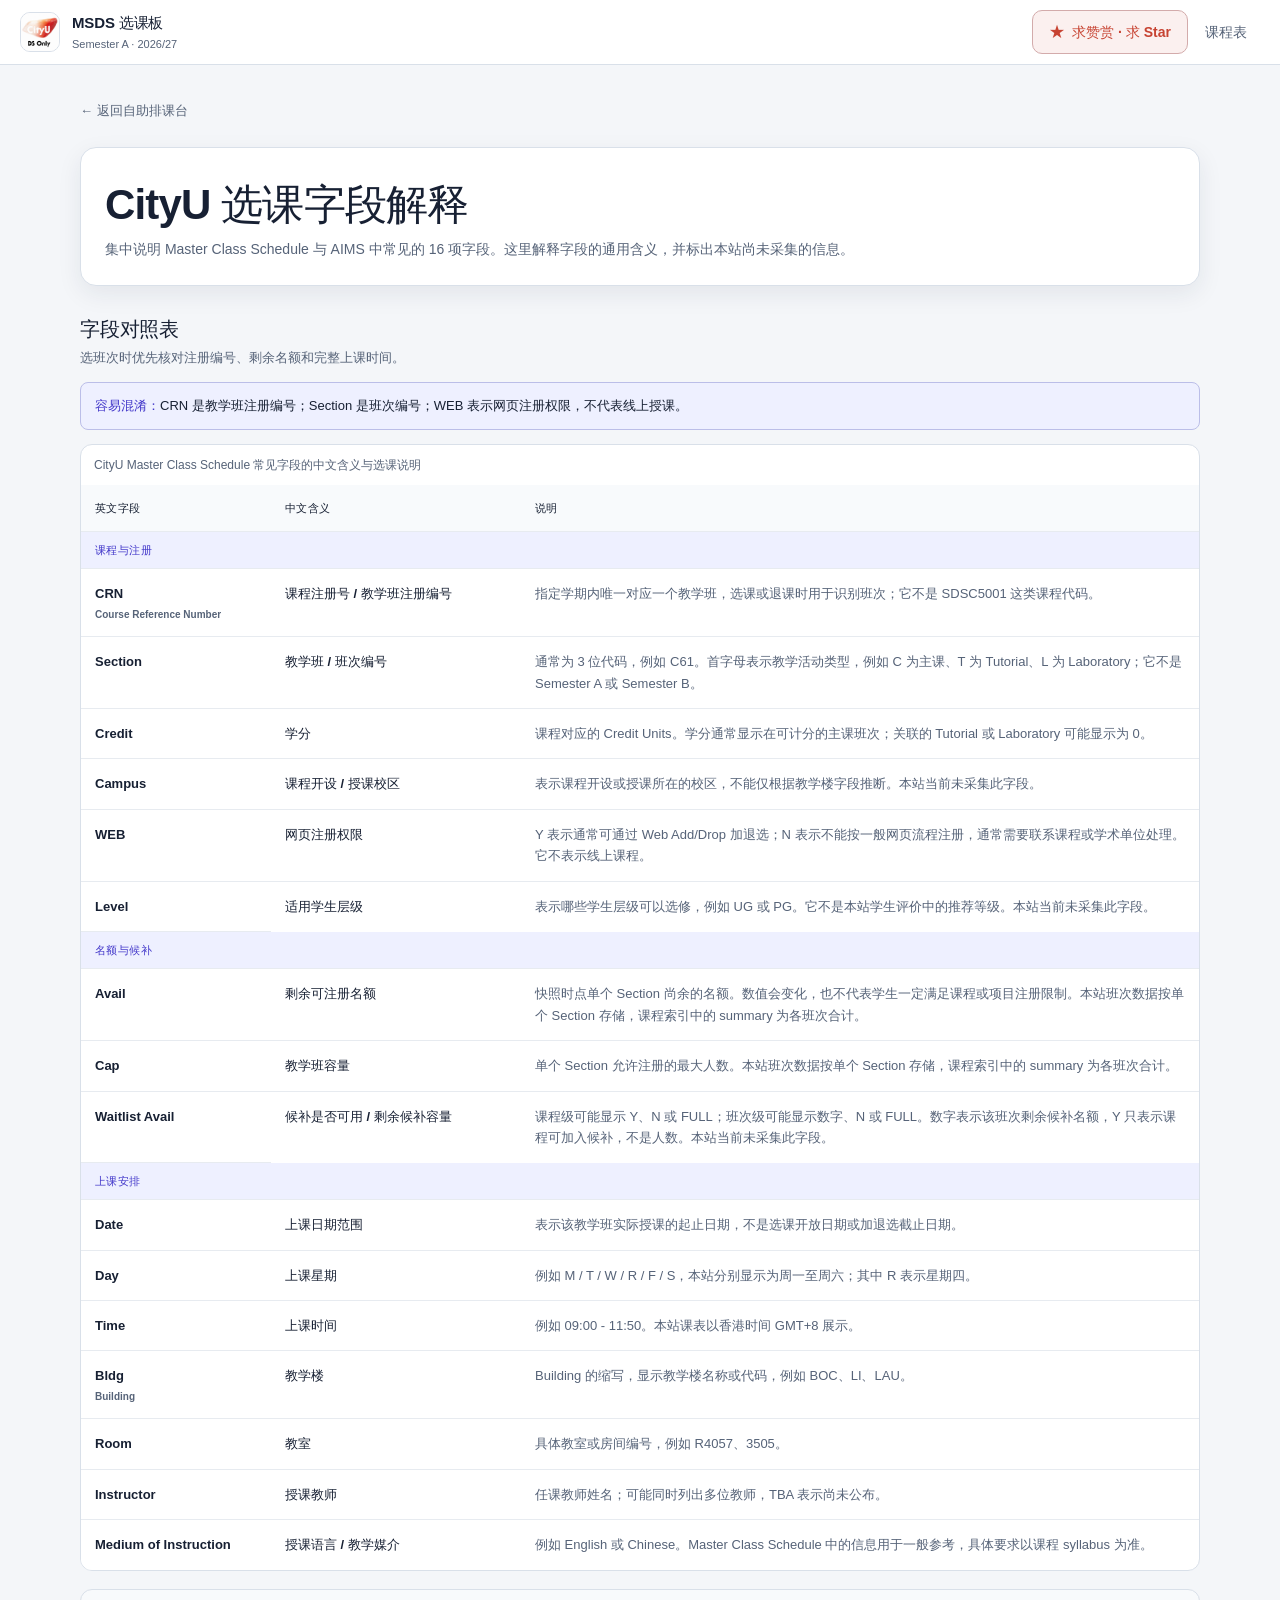
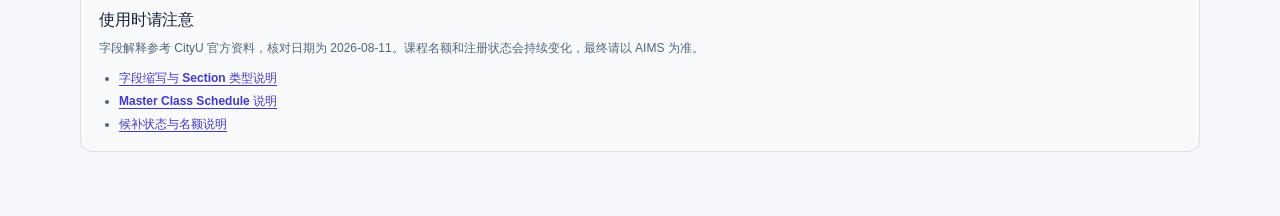
==== aims-fields.html @ 1abe2726 "Add AIMS field glossary" ====
<!doctype html>
<html lang="zh-CN">
  <head>
    <meta charset="UTF-8">
    <meta name="viewport" content="width=device-width, initial-scale=1.0">
    <meta name="description" content="CityU AIMS 选课字段中文解释，涵盖 CRN、Section、WEB、名额、时间与授课信息">
    <title>CityU 选课字段解释 · MSDS 选课板</title>
    <link rel="stylesheet" href="assets/styles.css?v=20260811b">
  </head>
  <body data-page="fields">
    <a class="skip-link" href="#main-content">跳到字段解释</a>
    <header class="site-header">
      <div class="site-header-inner">
        <a class="brand" href="index.html" aria-label="MSDS 选课板首页">
          <img class="brand-logo" src="assets/cityu-ds-logo.jpg" alt="" width="40" height="40">
          <span class="brand-copy"><strong>MSDS 选课板</strong><small>Semester A · 2026/27</small></span>
        </a>
        <nav class="main-nav" aria-label="主导航">
          <a class="support-link" href="https://github.com/fluffywood/cityuds" target="_blank" rel="noopener noreferrer" aria-label="前往 GitHub 支持项目并求 Star">
            <span class="support-star" aria-hidden="true">★</span>
            <span class="support-desktop-text">求赞赏 · 求 Star</span>
            <span class="support-mobile-text">求 Star</span>
          </a>
          <a href="index.html">课程表</a>
        </nav>
      </div>
    </header>

    <main id="main-content" class="course-detail fields-detail">
      <a class="back-link" href="index.html">← 返回自助排课台</a>

      <section class="detail-hero fields-hero" aria-labelledby="fields-title">
        <div>
          <h1 id="fields-title">CityU 选课字段解释</h1>
          <p>集中说明 Master Class Schedule 与 AIMS 中常见的 16 项字段。这里解释字段的通用含义，并标出本站尚未采集的信息。</p>
        </div>
      </section>

      <section class="detail-section fields-section" aria-labelledby="fields-table-heading">
        <div class="detail-section-heading fields-section-heading">
          <div>
            <h2 id="fields-table-heading">字段对照表</h2>
            <p>选班次时优先核对注册编号、剩余名额和完整上课时间。</p>
          </div>
        </div>

        <p class="fields-important-note"><strong>容易混淆：</strong><span lang="en">CRN</span> 是教学班注册编号；<span lang="en">Section</span> 是班次编号；<span lang="en">WEB</span> 表示网页注册权限，不代表线上授课。</p>
        <p id="fields-scroll-hint" class="fields-scroll-hint">可左右滑动查看完整说明，第一列会保持可见。</p>

        <div class="section-table-wrap fields-table-wrap" role="region" aria-labelledby="fields-table-heading" aria-describedby="fields-scroll-hint" tabindex="0">
          <table class="section-table fields-table">
            <caption class="section-table-caption">CityU Master Class Schedule 常见字段的中文含义与选课说明</caption>
            <colgroup>
              <col class="fields-term-column">
              <col class="fields-meaning-column">
              <col>
            </colgroup>
            <thead>
              <tr>
                <th scope="col">英文字段</th>
                <th scope="col">中文含义</th>
                <th scope="col">说明</th>
              </tr>
            </thead>
            <tbody>
              <tr class="fields-group-row">
                <th scope="rowgroup" colspan="3">课程与注册</th>
              </tr>
              <tr>
                <th scope="row"><span lang="en">CRN</span><small lang="en">Course Reference Number</small></th>
                <td>课程注册号 / 教学班注册编号</td>
                <td>指定学期内唯一对应一个教学班，选课或退课时用于识别班次；它不是 SDSC5001 这类课程代码。</td>
              </tr>
              <tr>
                <th scope="row"><span lang="en">Section</span></th>
                <td>教学班 / 班次编号</td>
                <td>通常为 3 位代码，例如 C61。首字母表示教学活动类型，例如 C 为主课、T 为 Tutorial、L 为 Laboratory；它不是 Semester A 或 Semester B。</td>
              </tr>
              <tr>
                <th scope="row"><span lang="en">Credit</span></th>
                <td>学分</td>
                <td>课程对应的 Credit Units。学分通常显示在可计分的主课班次；关联的 Tutorial 或 Laboratory 可能显示为 0。</td>
              </tr>
              <tr>
                <th scope="row"><span lang="en">Campus</span></th>
                <td>课程开设 / 授课校区</td>
                <td>表示课程开设或授课所在的校区，不能仅根据教学楼字段推断。本站当前未采集此字段。</td>
              </tr>
              <tr>
                <th scope="row"><span lang="en">WEB</span></th>
                <td>网页注册权限</td>
                <td>Y 表示通常可通过 Web Add/Drop 加退选；N 表示不能按一般网页流程注册，通常需要联系课程或学术单位处理。它不表示线上课程。</td>
              </tr>
              <tr>
                <th scope="row"><span lang="en">Level</span></th>
                <td>适用学生层级</td>
                <td>表示哪些学生层级可以选修，例如 UG 或 PG。它不是本站学生评价中的推荐等级。本站当前未采集此字段。</td>
              </tr>
            </tbody>
            <tbody>
              <tr class="fields-group-row">
                <th scope="rowgroup" colspan="3">名额与候补</th>
              </tr>
              <tr>
                <th scope="row"><span lang="en">Avail</span></th>
                <td>剩余可注册名额</td>
                <td>快照时点单个 Section 尚余的名额。数值会变化，也不代表学生一定满足课程或项目注册限制。本站班次数据按单个 Section 存储，课程索引中的 summary 为各班次合计。</td>
              </tr>
              <tr>
                <th scope="row"><span lang="en">Cap</span></th>
                <td>教学班容量</td>
                <td>单个 Section 允许注册的最大人数。本站班次数据按单个 Section 存储，课程索引中的 summary 为各班次合计。</td>
              </tr>
              <tr>
                <th scope="row"><span lang="en">Waitlist Avail</span></th>
                <td>候补是否可用 / 剩余候补容量</td>
                <td>课程级可能显示 Y、N 或 FULL；班次级可能显示数字、N 或 FULL。数字表示该班次剩余候补名额，Y 只表示课程可加入候补，不是人数。本站当前未采集此字段。</td>
              </tr>
            </tbody>
            <tbody>
              <tr class="fields-group-row">
                <th scope="rowgroup" colspan="3">上课安排</th>
              </tr>
              <tr>
                <th scope="row"><span lang="en">Date</span></th>
                <td>上课日期范围</td>
                <td>表示该教学班实际授课的起止日期，不是选课开放日期或加退选截止日期。</td>
              </tr>
              <tr>
                <th scope="row"><span lang="en">Day</span></th>
                <td>上课星期</td>
                <td>例如 M / T / W / R / F / S，本站分别显示为周一至周六；其中 R 表示星期四。</td>
              </tr>
              <tr>
                <th scope="row"><span lang="en">Time</span></th>
                <td>上课时间</td>
                <td>例如 09:00 - 11:50。本站课表以香港时间 GMT+8 展示。</td>
              </tr>
              <tr>
                <th scope="row"><span lang="en">Bldg</span><small lang="en">Building</small></th>
                <td>教学楼</td>
                <td>Building 的缩写，显示教学楼名称或代码，例如 BOC、LI、LAU。</td>
              </tr>
              <tr>
                <th scope="row"><span lang="en">Room</span></th>
                <td>教室</td>
                <td>具体教室或房间编号，例如 R4057、3505。</td>
              </tr>
              <tr>
                <th scope="row"><span lang="en">Instructor</span></th>
                <td>授课教师</td>
                <td>任课教师姓名；可能同时列出多位教师，TBA 表示尚未公布。</td>
              </tr>
              <tr>
                <th scope="row"><span lang="en">Medium of Instruction</span></th>
                <td>授课语言 / 教学媒介</td>
                <td>例如 English 或 Chinese。Master Class Schedule 中的信息用于一般参考，具体要求以课程 syllabus 为准。</td>
              </tr>
            </tbody>
          </table>
        </div>

        <aside class="fields-source-note" aria-labelledby="fields-source-heading">
          <h2 id="fields-source-heading">使用时请注意</h2>
          <p>字段解释参考 CityU 官方资料，核对日期为 2026-08-11。课程名额和注册状态会持续变化，最终请以 AIMS 为准。</p>
          <ul class="fields-source-list">
            <li><a href="https://www.cityu.edu.hk/sgs/student/masters/coursereg/abbreviations" target="_blank" rel="noopener noreferrer">字段缩写与 Section 类型说明</a></li>
            <li><a href="https://www.cityu.edu.hk/sgs/student/masters/coursereg/schedule/" target="_blank" rel="noopener noreferrer">Master Class Schedule 说明</a></li>
            <li><a href="https://www.cityu.edu.hk/arro/creg/wadp_wlst.htm" target="_blank" rel="noopener noreferrer">候补状态与名额说明</a></li>
          </ul>
        </aside>
      </section>
    </main>
  </body>
</html>
---- assets/styles.css ----
/* ============================================================
   MSDS 选课板 · 清晰、紧凑的学生排课界面
   深色模式跟随系统偏好（prefers-color-scheme）
   ============================================================ */

:root {
  --font-sans: -apple-system, "Segoe UI", "PingFang SC", "Microsoft YaHei", "Helvetica Neue", Arial, sans-serif;
  --font-serif: var(--font-sans);
  --font-mono: ui-monospace, "Cascadia Mono", "SF Mono", Consolas, Menlo, monospace;

  --bg: #f4f6f9;
  --card: #ffffff;
  --card-strong: #ffffff;
  --card-soft: #f8fafc;
  --border: #d9e0e9;
  --border-strong: #c4ceda;
  --hairline: #e7ebf0;

  --ink: #172033;
  --muted: #566378;
  --faint: #657286;

  --primary: #4f46e5;
  --primary-strong: #4338ca;
  --primary-soft: #eef0ff;
  --primary-action: #4f46e5;
  --primary-action-hover: #3730a3;
  --brand-red: #c74332;
  --violet: #4f46e5;
  --accent-gradient: linear-gradient(120deg, #4f46e5, #4f46e5);

  --ok: #047857;
  --ok-soft: rgba(16, 185, 129, 0.14);
  --danger: #b91c1c;
  --danger-soft: rgba(239, 68, 68, 0.13);
  --warning: #a16207;
  --warning-soft: rgba(245, 158, 11, 0.16);
  --info: #0369a1;
  --info-soft: rgba(14, 165, 233, 0.14);
  --research: #6d28d9;
  --research-soft: rgba(139, 92, 246, 0.14);

  --shadow-card: 0 8px 24px rgba(25, 38, 58, 0.08);
  --shadow-float: 0 12px 28px rgba(25, 38, 58, 0.14);
  --radius-lg: 16px;
  --radius-md: 12px;
  --radius-sm: 8px;

  --hour-height: 60px;
  font-family: var(--font-sans);
  color: var(--ink);
  font-synthesis: none;
}

@media (prefers-color-scheme: dark) {
  :root {
    --bg: #08111f;
    --card: #111c2f;
    --card-strong: #17243a;
    --card-soft: #0d1829;
    --border: #2d3c54;
    --border-strong: #45566f;
    --hairline: #25344b;

    --ink: #f1f5f9;
    --muted: #b7c1d0;
    --faint: #91a0b3;

    --primary: #a5b4fc;
    --primary-strong: #c7d2fe;
    --primary-soft: #252c59;
    --primary-action: #4f46e5;
    --primary-action-hover: #4338ca;
    --brand-red: #f39a8c;

    --ok: #34d399;
    --ok-soft: rgba(52, 211, 153, 0.16);
    --danger: #f87171;
    --danger-soft: rgba(248, 113, 113, 0.16);
    --warning: #fbbf24;
    --warning-soft: rgba(251, 191, 36, 0.16);
    --info: #38bdf8;
    --info-soft: rgba(56, 189, 248, 0.16);
    --research: #a78bfa;
    --research-soft: rgba(167, 139, 250, 0.16);

    --shadow-card: 0 10px 28px rgba(0, 0, 0, 0.22);
    --shadow-float: 0 14px 32px rgba(0, 0, 0, 0.34);
  }
}

* {
  box-sizing: border-box;
}

html {
  scroll-behavior: smooth;
}

body {
  margin: 0;
  min-width: 320px;
  color: var(--ink);
  background-color: var(--bg);
  font-family: var(--font-sans);
  line-height: 1.5;
  transition: background-color 180ms ease, color 180ms ease;
}

button,
input,
select {
  font: inherit;
}

button,
a {
  -webkit-tap-highlight-color: transparent;
}

a {
  color: inherit;
}

button:focus-visible,
a:focus-visible,
input:focus-visible,
select:focus-visible {
  outline: 3px solid color-mix(in srgb, var(--primary) 42%, transparent);
  outline-offset: 2px;
}

.sr-only {
  position: absolute;
  width: 1px;
  height: 1px;
  padding: 0;
  margin: -1px;
  overflow: hidden;
  clip: rect(0, 0, 0, 0);
  white-space: nowrap;
  border: 0;
}

/* ---------------- 顶栏 ---------------- */

.skip-link {
  position: fixed;
  z-index: 1000;
  top: 8px;
  left: 12px;
  padding: 9px 12px;
  border-radius: var(--radius-sm);
  background: var(--ink);
  color: var(--card);
  font-weight: 750;
  text-decoration: none;
  transform: translateY(-150%);
  transition: transform 160ms ease;
}

.skip-link:focus {
  transform: translateY(0);
}

.site-header {
  position: sticky;
  z-index: 50;
  top: 0;
  min-height: 64px;
  padding: 0 20px;
  border-bottom: 1px solid var(--border);
  background: var(--card);
  transition: background-color 180ms ease, border-color 180ms ease;
}

.site-header-inner {
  display: flex;
  width: min(1520px, 100%);
  min-height: 64px;
  margin: 0 auto;
  align-items: center;
  justify-content: space-between;
  gap: 18px;
}

.brand {
  display: inline-flex;
  align-items: center;
  gap: 12px;
  color: var(--ink);
  text-decoration: none;
}

.brand-logo {
  display: block;
  width: 40px;
  height: 40px;
  flex: 0 0 auto;
  border: 1px solid var(--border);
  border-radius: 10px;
  background: #ffffff;
  object-fit: contain;
}

.brand-copy {
  min-width: 0;
}

.brand strong,
.brand small {
  display: block;
  letter-spacing: 0;
}

.brand strong {
  font-size: 15px;
  font-weight: 900;
  letter-spacing: -0.01em;
}

.brand small {
  margin-top: 2px;
  color: var(--muted);
  font-size: 11px;
}

.main-nav {
  display: flex;
  align-items: center;
  gap: 4px;
}

.main-nav a {
  position: relative;
  padding: 9px 13px;
  border-radius: 9px;
  color: var(--muted);
  font-size: 14px;
  font-weight: 700;
  text-decoration: none;
  transition: color 200ms ease, background 200ms ease;
}

.main-nav a:hover {
  color: var(--primary);
}

.main-nav a.active {
  background: var(--primary-soft);
  color: var(--primary);
}

.main-nav a.active::after {
  content: none;
}

.main-nav .support-link {
  display: inline-flex;
  min-height: 44px;
  padding: 9px 16px;
  align-items: center;
  gap: 7px;
  border: 1px solid color-mix(in srgb, var(--brand-red) 34%, var(--border));
  border-radius: 10px;
  background: color-mix(in srgb, var(--brand-red) 8%, var(--card));
  color: var(--brand-red);
  font-size: 14px;
  font-weight: 850;
  box-shadow: none;
  transition: background 200ms ease, border-color 200ms ease, transform 200ms ease;
}

.main-nav .support-link:hover {
  border-color: var(--brand-red);
  background: color-mix(in srgb, var(--brand-red) 13%, var(--card));
  color: var(--brand-red);
  transform: translateY(-1px);
}

.support-star {
  font-size: 16px;
  line-height: 1;
}

.support-mobile-text {
  display: none;
}

.main-nav .github-link {
  display: grid;
  width: 38px;
  height: 38px;
  margin-left: 4px;
  padding: 0;
  place-items: center;
  flex: 0 0 auto;
}

.github-link svg {
  display: block;
}

main {
  width: 100%;
}

/* ---------------- 页面引言 ---------------- */

.page-intro {
  display: flex;
  align-items: flex-end;
  justify-content: space-between;
  gap: 28px;
  width: min(1520px, calc(100% - 40px));
  margin: 0 auto;
  padding: 46px 0 28px;
}

.page-intro h1 {
  max-width: 760px;
  margin: 0 0 14px;
  font-family: var(--font-serif);
  font-size: clamp(30px, 4vw, 52px);
  line-height: 1.08;
  letter-spacing: 0;
}

.page-intro h1.page-title {
  color: var(--ink);
  font-weight: 900;
  letter-spacing: -0.02em;
}

.page-intro p:not(.eyebrow) {
  max-width: 680px;
  margin: 0;
  color: var(--muted);
  font-size: 15px;
  line-height: 1.75;
}

.planner-intro-copy {
  min-width: 0;
}

.planner-title-row {
  display: flex;
  align-items: center;
  gap: 18px;
  margin-bottom: 14px;
}

.planner-title-row .page-title {
  margin: 0;
}

.planner-intro-logo {
  display: block;
  width: 96px;
  height: 96px;
  border: 1px solid var(--border);
  border-radius: 22px;
  background: #ffffff;
  object-fit: contain;
  box-shadow: 0 12px 28px rgba(40, 52, 78, 0.1);
  flex: 0 0 auto;
}

.eyebrow {
  margin: 0;
  color: var(--primary);
  font-size: 11px;
  font-weight: 800;
  letter-spacing: 0.08em;
  text-transform: uppercase;
}

.intro-stats {
  display: flex;
  align-items: stretch;
  gap: 10px;
}

.intro-stat {
  display: block;
  min-width: 122px;
  padding: 15px 20px;
  border: 1px solid var(--border);
  border-radius: var(--radius-md);
  background: var(--card-strong);
  color: inherit;
  box-shadow: 0 8px 22px rgba(15, 23, 42, 0.06);
  backdrop-filter: none;
  -webkit-backdrop-filter: none;
  text-decoration: none;
  transition: transform 200ms ease, box-shadow 200ms ease;
}

.intro-stat:hover {
  transform: translateY(-2px);
  box-shadow: 0 12px 28px rgba(15, 23, 42, 0.1);
}

.intro-stats strong,
.intro-stats span {
  display: block;
}

.intro-stats strong {
  font-size: 21px;
  font-weight: 900;
  color: var(--primary);
  letter-spacing: -0.01em;
}

.intro-stat:last-child strong {
  color: var(--violet);
}

.intro-stats span {
  margin-top: 4px;
  color: var(--muted);
  font-size: 10px;
  font-weight: 700;
  letter-spacing: 0.08em;
  text-transform: uppercase;
}

/* ---------------- 规划器外壳（毛玻璃卡片） ---------------- */

.planner-shell {
  display: grid;
  grid-template-columns: 350px minmax(760px, 1fr);
  width: min(1520px, calc(100% - 40px));
  min-height: 760px;
  margin: 0 auto 52px;
  overflow: hidden;
  border: 1px solid var(--border);
  border-radius: var(--radius-lg);
  background: var(--card);
  box-shadow: var(--shadow-card);
  backdrop-filter: none;
  -webkit-backdrop-filter: none;
}

.course-sidebar {
  display: flex;
  min-height: 0;
  min-width: 0;
  flex-direction: column;
  overflow: hidden;
  border-right: 1px solid var(--hairline);
  background: var(--card-soft);
}

.sidebar-head {
  padding: 16px 16px 12px;
}

.segmented-control {
  display: grid;
  grid-template-columns: 1fr 1fr;
  padding: 4px;
  border: 1px solid var(--border);
  border-radius: 999px;
  background: var(--card-strong);
  box-shadow: inset 0 1px 3px rgba(15, 23, 42, 0.04);
}

.segment {
  min-height: 36px;
  border: 0;
  border-radius: 999px;
  background: transparent;
  color: var(--muted);
  cursor: pointer;
  font-size: 13px;
  font-weight: 700;
  transition: background 200ms ease, color 200ms ease, box-shadow 200ms ease;
}

.segment.active {
  background: var(--primary-soft);
  color: var(--primary-strong);
  box-shadow: 0 1px 5px rgba(15, 23, 42, 0.08);
}

.sidebar-panel {
  min-height: 0;
  padding: 0 16px 16px;
}

.sidebar-panel:not([hidden]) {
  display: flex;
  flex: 1 1 0;
  flex-direction: column;
  overflow: hidden;
}

.search-box {
  display: block;
  position: relative;
}

.search-icon {
  position: absolute;
  z-index: 1;
  top: 50%;
  left: 15px;
  width: 17px;
  height: 17px;
  color: var(--faint);
  pointer-events: none;
  transform: translateY(-50%);
  transition: color 200ms ease;
}

.search-box:focus-within .search-icon {
  color: var(--primary);
}

.search-box input {
  width: 100%;
  height: 44px;
  padding: 0 16px 0 40px;
  border: 1px solid var(--border);
  border-radius: 999px;
  background: var(--card-strong);
  color: var(--ink);
  font-size: 13px;
  box-shadow: 0 2px 10px rgba(15, 23, 42, 0.05);
  backdrop-filter: none;
  -webkit-backdrop-filter: none;
  transition: border-color 200ms ease, box-shadow 200ms ease;
}

.search-box input:focus {
  border-color: var(--primary);
  outline: none;
  box-shadow: 0 0 0 3px var(--primary-soft);
}

.search-box input::placeholder {
  color: var(--faint);
}

.filter-row {
  display: flex;
  flex-wrap: wrap;
  gap: 7px;
  margin: 12px 0 14px;
}

.filter-pill {
  min-height: 30px;
  padding: 4px 13px;
  border: 1px solid var(--border);
  border-radius: 999px;
  background: var(--card-strong);
  color: var(--muted);
  cursor: pointer;
  font-size: 12px;
  font-weight: 650;
  transition: border-color 200ms ease, background-color 200ms ease, color 200ms ease;
}

.filter-pill:hover {
  color: var(--primary);
  border-color: var(--primary-soft);
}

.filter-pill.active {
  border-color: transparent;
  background: var(--primary);
  color: white;
  box-shadow: 0 4px 12px rgba(79, 70, 229, 0.3);
}

@media (prefers-color-scheme: dark) {
  .filter-pill.active {
    background: var(--primary-strong);
    color: #0f172a;
  }
}

.day-filter {
  display: grid;
  grid-template-columns: 42px minmax(0, 1fr);
  align-items: center;
  gap: 8px;
  margin: -3px 0 14px;
}

.day-filter > span {
  color: var(--muted);
  font-size: 10px;
  font-weight: 750;
  letter-spacing: 0.06em;
}

.day-filter-row {
  display: grid;
  grid-template-columns: 1.35fr repeat(6, 1fr);
  gap: 3px;
  padding: 4px;
  border: 1px solid var(--border);
  border-radius: 999px;
  background: var(--card-strong);
}

.day-filter-pill {
  min-width: 0;
  min-height: 28px;
  padding: 3px;
  border: 0;
  border-radius: 999px;
  background: transparent;
  color: var(--muted);
  cursor: pointer;
  font-size: 10px;
  font-weight: 750;
  transition: background-color 200ms ease, color 200ms ease;
}

.day-filter-pill:hover {
  color: var(--primary);
}

.day-filter-pill.active {
  background: var(--primary-soft);
  color: var(--primary-strong);
  box-shadow: 0 1px 4px rgba(15, 23, 42, 0.08);
}

.course-list,
.selected-list {
  height: 0;
  min-height: 0;
  flex: 1 1 0;
  overflow-y: auto;
  scrollbar-width: thin;
  scrollbar-color: var(--border-strong) transparent;
}

.course-list::-webkit-scrollbar,
.selected-list::-webkit-scrollbar {
  width: 8px;
}

.course-list::-webkit-scrollbar-thumb,
.selected-list::-webkit-scrollbar-thumb {
  border-radius: 8px;
  background: var(--border-strong);
}

/* ---------------- 课程列表行 ---------------- */

.course-row {
  position: relative;
  display: grid;
  grid-template-columns: 1fr 32px;
  gap: 10px;
  margin-bottom: 8px;
  padding: 13px 12px;
  border: 1px solid transparent;
  border-radius: var(--radius-md);
  transition: border-color 200ms ease, background 200ms ease, box-shadow 200ms ease;
}

.course-row:hover,
.course-row:focus-within {
  z-index: 15;
  border-color: var(--border);
  background: var(--card-strong);
  box-shadow: 0 8px 22px rgba(15, 23, 42, 0.08);
}

.course-row-main {
  min-width: 0;
}

.course-code-line {
  display: flex;
  align-items: center;
  flex-wrap: wrap;
  gap: 7px;
}

.course-code {
  color: var(--ink);
  font-family: var(--font-mono);
  font-size: 12px;
  font-weight: 800;
}

.course-title-link {
  display: block;
  margin-top: 5px;
  overflow: hidden;
  color: var(--ink);
  font-size: 13px;
  font-weight: 650;
  line-height: 1.4;
  text-decoration: none;
  text-overflow: ellipsis;
  white-space: nowrap;
}

.course-title-link:hover {
  color: var(--primary);
  text-decoration: underline;
  text-underline-offset: 3px;
}

.course-meta {
  display: flex;
  gap: 8px;
  margin-top: 7px;
  color: var(--muted);
  font-size: 11px;
}

.course-schedule {
  display: -webkit-box;
  margin-top: 6px;
  overflow: hidden;
  color: var(--primary);
  font-size: 10px;
  line-height: 1.55;
  -webkit-box-orient: vertical;
  -webkit-line-clamp: 3;
}

.course-preview {
  position: absolute;
  z-index: 20;
  top: calc(100% - 6px);
  right: 36px;
  left: 0;
  display: none;
  padding: 13px 14px;
  border: 1px solid var(--border);
  border-radius: var(--radius-sm);
  background: var(--card-strong);
  color: var(--ink);
  box-shadow: var(--shadow-float);
  backdrop-filter: none;
  -webkit-backdrop-filter: none;
}

.course-row:hover .course-preview,
.course-row:focus-within .course-preview {
  display: block;
}

/* The last rows sit against the scroll viewport edge, so their preview opens upward. */
.course-row:nth-last-child(-n + 2) .course-preview {
  top: auto;
  bottom: calc(100% - 6px);
}

/* A short filtered list can make its first row also the last row; keep it below the filters. */
.course-row:first-child .course-preview {
  top: calc(100% - 6px);
  bottom: auto;
}

.course-preview p {
  margin: 0;
  color: var(--muted);
  font-size: 10px;
  line-height: 1.65;
}

.course-preview-tags {
  display: flex;
  flex-wrap: wrap;
  gap: 5px;
  margin-top: 8px;
}

.course-preview-tags span {
  padding: 3px 8px;
  border-radius: 999px;
  background: var(--primary-soft);
  color: var(--primary-strong);
  font-size: 9px;
  font-weight: 700;
}

.quick-section-picker {
  display: grid;
  grid-template-columns: auto minmax(0, 1fr);
  align-items: center;
  gap: 7px;
  margin-top: 8px;
  color: var(--muted);
  font-size: 9px;
  font-weight: 700;
}

.quick-section-picker select {
  min-width: 0;
  height: 30px;
  padding: 0 24px 0 9px;
  border: 1px solid var(--border);
  border-radius: 999px;
  background: var(--card-strong);
  color: var(--ink);
  font-size: 10px;
}

.add-course,
.remove-course {
  display: grid;
  width: 30px;
  height: 30px;
  place-items: center;
  align-self: center;
  border: 1px solid var(--border-strong);
  border-radius: 50%;
  background: var(--card-strong);
  color: var(--primary);
  cursor: pointer;
  font-size: 20px;
  line-height: 1;
  transition: border-color 200ms ease, background-color 200ms ease, color 200ms ease, transform 200ms ease;
}

.add-course:hover {
  border-color: transparent;
  background: var(--primary);
  color: white;
  transform: scale(1.08);
  box-shadow: 0 5px 14px rgba(79, 70, 229, 0.35);
}

.add-course.is-added {
  border-color: var(--ok);
  background: var(--ok-soft);
  color: var(--ok);
  font-size: 15px;
}

.add-course.is-unavailable,
.add-course.is-unavailable:hover {
  border-color: var(--danger);
  background: var(--danger-soft);
  color: var(--danger);
  cursor: not-allowed;
  opacity: 1;
  transform: none;
  box-shadow: none;
}

.mini-badge,
.verdict-badge,
.status-badge,
.tag {
  display: inline-flex;
  align-items: center;
  width: fit-content;
  border-radius: 999px;
  font-weight: 700;
}

.mini-badge {
  padding: 2px 8px;
  font-size: 9px;
}

.mini-badge.core,
.verdict-badge.core {
  background: var(--info-soft);
  color: var(--info);
}

.mini-badge.strong,
.mini-badge.good,
.verdict-badge.strong,
.verdict-badge.good {
  background: var(--ok-soft);
  color: var(--ok);
}

.mini-badge.research,
.verdict-badge.research {
  background: var(--research-soft);
  color: var(--research);
}

.mini-badge.caution,
.verdict-badge.caution {
  background: var(--warning-soft);
  color: var(--warning);
}

.mini-badge.unknown,
.verdict-badge.unknown {
  background: var(--card-soft);
  color: var(--muted);
}

.empty-list {
  padding: 42px 16px;
  color: var(--muted);
  text-align: center;
  font-size: 13px;
  line-height: 1.7;
}

/* ---------------- 已选课程 ---------------- */

.selected-course {
  padding: 14px 2px;
  margin-bottom: 4px;
}

.selected-course-head {
  display: flex;
  align-items: flex-start;
  justify-content: space-between;
  gap: 12px;
}

.selected-course-head a {
  color: var(--ink);
  font-size: 13px;
  font-weight: 800;
  text-decoration: none;
}

.selected-course-head a:hover {
  color: var(--primary);
}

.selected-course-head small {
  display: block;
  margin-top: 3px;
  color: var(--muted);
  font-size: 10px;
}

.remove-course {
  flex: 0 0 auto;
  width: 26px;
  height: 26px;
  border: 0;
  background: transparent;
  color: var(--muted);
  font-size: 17px;
}

.remove-course:hover {
  background: var(--danger-soft);
  color: var(--danger);
  transform: none;
  box-shadow: none;
}

.section-selects {
  display: grid;
  gap: 8px;
  margin-top: 11px;
}

.section-selects label {
  display: grid;
  grid-template-columns: 52px minmax(0, 1fr);
  align-items: center;
  gap: 8px;
  color: var(--muted);
  font-size: 10px;
  font-weight: 700;
}

.section-selects select {
  min-width: 0;
  height: 34px;
  padding: 0 28px 0 10px;
  border: 1px solid var(--border);
  border-radius: 999px;
  background: var(--card-strong);
  color: var(--ink);
  font-size: 11px;
}

/* ---------------- 课表面板 ---------------- */

.timetable-panel {
  min-width: 0;
  background: transparent;
}

.timetable-toolbar {
  display: flex;
  min-height: 82px;
  align-items: center;
  justify-content: space-between;
  gap: 20px;
  padding: 14px 20px;
  border-bottom: 1px solid var(--hairline);
}

.timetable-toolbar h2 {
  margin: 4px 0 0;
  font-size: 18px;
  letter-spacing: 0;
}

.timetable-toolbar .selection-summary {
  display: flex;
  align-items: baseline;
  flex-wrap: wrap;
  gap: 3px 7px;
  font-size: 12px;
  line-height: 1.55;
}

.selection-summary-part {
  white-space: nowrap;
}

.selection-summary-part strong {
  font-size: 15px;
  color: var(--primary);
}

.selection-summary-plus {
  color: var(--muted);
  font-size: 11px;
}

.toolbar-actions {
  display: flex;
  align-items: center;
  gap: 10px;
}

.selected-chips {
  display: flex;
  min-height: 45px;
  align-items: center;
  flex-wrap: wrap;
  gap: 7px;
  padding: 8px 20px;
  border-bottom: 1px solid var(--hairline);
  background: var(--card-soft);
}

.selected-chip {
  display: inline-flex;
  min-height: 28px;
  align-items: center;
  overflow: hidden;
  border: 1px solid var(--border);
  border-radius: 999px;
  background: var(--card-strong);
}

.selected-chip a {
  padding: 5px 5px 5px 11px;
  font-family: var(--font-mono);
  font-size: 10px;
  font-weight: 800;
  text-decoration: none;
}

.selected-chip a:hover {
  color: var(--primary);
}

.selected-chip button {
  width: 26px;
  height: 26px;
  border: 0;
  border-radius: 50%;
  background: transparent;
  color: var(--muted);
  cursor: pointer;
  font-size: 15px;
}

.selected-chip button:hover {
  background: var(--danger-soft);
  color: var(--danger);
}

.selected-chips-empty {
  color: var(--muted);
  font-size: 10px;
}

.button {
  min-height: 36px;
  padding: 7px 15px;
  border: 1px solid transparent;
  border-radius: 999px;
  cursor: pointer;
  font-size: 12px;
  font-weight: 750;
  text-decoration: none;
  transition: border-color 200ms ease, background-color 200ms ease, color 200ms ease, transform 200ms ease;
}

.button-primary {
  background: var(--primary);
  color: white;
  box-shadow: 0 5px 14px rgba(79, 70, 229, 0.3);
}

.button-primary:hover {
  background: var(--primary-strong);
  transform: translateY(-1px);
}

.button-quiet {
  border-color: var(--border-strong);
  background: var(--card-strong);
  color: var(--muted);
}

.button-quiet:hover {
  border-color: var(--primary);
  color: var(--primary);
}

.button-unavailable,
.button-unavailable:hover {
  border-color: var(--danger);
  background: var(--danger-soft);
  color: var(--danger);
  cursor: not-allowed;
  opacity: 1;
  transform: none;
  box-shadow: none;
}

.button-document {
  border-color: color-mix(in srgb, var(--primary) 38%, transparent);
  background: var(--primary-soft);
  color: var(--primary-strong);
}

.button-document:hover {
  border-color: var(--primary);
  background: color-mix(in srgb, var(--primary-soft) 78%, var(--card-strong));
  transform: translateY(-1px);
}

.conflict-status {
  padding: 5px 11px;
  border-radius: 999px;
  font-size: 11px;
  font-weight: 750;
}

.conflict-status.is-clear {
  background: var(--ok-soft);
  color: var(--ok);
}

.conflict-status.has-conflict {
  background: var(--danger-soft);
  color: var(--danger);
  animation: conflict-shake 260ms ease;
}

@keyframes conflict-shake {
  0%, 100% { transform: translateX(0); }
  30% { transform: translateX(-2px); }
  60% { transform: translateX(2px); }
}

.timetable-scroll {
  width: 100%;
  overflow-x: auto;
}

.timetable {
  position: relative;
  display: grid;
  grid-template-columns: 60px repeat(6, minmax(132px, 1fr));
  grid-template-rows: 52px calc(13 * var(--hour-height));
  min-width: 900px;
}

.timetable-corner,
.day-heading {
  position: sticky;
  z-index: 10;
  top: 0;
  display: flex;
  flex-direction: column;
  align-items: center;
  justify-content: center;
  border-bottom: 1px solid var(--hairline);
  background: var(--card-strong);
  backdrop-filter: none;
  -webkit-backdrop-filter: none;
}

.timetable-corner {
  grid-column: 1;
  grid-row: 1;
  color: var(--faint);
  font-size: 9px;
  font-family: var(--font-mono);
}

.day-heading {
  border-left: 1px solid var(--hairline);
}

.day-heading[data-day="M"] { grid-column: 2; }
.day-heading[data-day="T"] { grid-column: 3; }
.day-heading[data-day="W"] { grid-column: 4; }
.day-heading[data-day="R"] { grid-column: 5; }
.day-heading[data-day="F"] { grid-column: 6; }
.day-heading[data-day="S"] { grid-column: 7; }

.day-heading strong {
  font-size: 12px;
  font-weight: 800;
}

.day-heading[data-day="S"] strong {
  color: var(--primary);
}

.day-heading span {
  margin-top: 2px;
  color: var(--faint);
  font-size: 9px;
  font-family: var(--font-mono);
  letter-spacing: 0.06em;
}

.time-axis {
  position: relative;
  grid-column: 1;
  grid-row: 2;
  border-right: 1px solid var(--hairline);
  background: var(--card-soft);
}

.time-label {
  position: absolute;
  right: 9px;
  color: var(--faint);
  font-size: 9px;
  font-family: var(--font-mono);
  transform: translateY(-6px);
}

.day-columns {
  display: grid;
  grid-column: 2 / 8;
  grid-row: 2;
  grid-template-columns: repeat(6, minmax(132px, 1fr));
}

.day-column {
  position: relative;
  height: calc(13 * var(--hour-height));
  border-right: 1px solid var(--hairline);
  background-image: linear-gradient(to bottom, transparent calc(100% - 1px), var(--hairline) 1px);
  background-size: 100% var(--hour-height);
}

.day-column::after {
  position: absolute;
  inset: 0;
  pointer-events: none;
  background-image: linear-gradient(to bottom, transparent calc(100% - 1px), rgba(148, 163, 184, 0.12) 1px);
  background-size: 100% calc(var(--hour-height) / 2);
  content: "";
}

.course-event {
  position: absolute;
  z-index: 2;
  min-height: 34px;
  overflow: visible;
  padding: 7px 8px 5px;
  border: 1px solid rgba(79, 70, 229, 0.16);
  border-left: 4px solid var(--event-accent, var(--primary));
  border-radius: 10px;
  background: var(--event-bg, var(--primary-soft));
  color: var(--event-ink, var(--primary-strong));
  cursor: pointer;
  text-align: left;
  box-shadow: 0 3px 10px rgba(15, 23, 42, 0.09);
  transition: box-shadow 200ms ease, transform 200ms ease, filter 200ms ease;
}

.course-event:hover {
  z-index: 5;
  filter: saturate(1.15) brightness(1.02);
  box-shadow: 0 8px 22px rgba(15, 23, 42, 0.18);
  transform: translateY(-1px);
}

.course-event.is-conflict {
  border-color: var(--danger);
  box-shadow: inset 0 0 0 1px var(--danger), 0 4px 14px rgba(220, 38, 38, 0.2);
}

.event-label {
  display: block;
  overflow: hidden;
  text-overflow: ellipsis;
  white-space: nowrap;
}

.event-label strong,
.event-label span {
  display: block;
  overflow: hidden;
  text-overflow: ellipsis;
  white-space: nowrap;
}

.event-label strong {
  font-size: 11px;
  line-height: 1.25;
}

.event-label span {
  margin-top: 3px;
  font-size: 9px;
  line-height: 1.25;
  opacity: 0.85;
}

.event-overlay {
  position: absolute;
  z-index: 30;
  top: calc(100% - 1px);
  left: -4px;
  display: none;
  width: max-content;
  min-width: 210px;
  max-width: 280px;
  padding: 13px 14px;
  border: 1px solid var(--border);
  border-radius: 12px;
  background: var(--card-strong);
  color: var(--ink);
  text-align: left;
  white-space: normal;
  box-shadow: var(--shadow-float);
  backdrop-filter: none;
  -webkit-backdrop-filter: none;
  pointer-events: auto;
}

.course-event:hover .event-overlay,
.course-event:focus-within .event-overlay {
  display: block;
}

.course-event.tooltip-up .event-overlay {
  top: auto;
  bottom: calc(100% - 1px);
}

.course-event.tooltip-left .event-overlay {
  right: -4px;
  left: auto;
}

.event-overlay-content,
.event-overlay-content strong,
.event-overlay-content > span {
  display: block;
  overflow: visible;
  text-overflow: clip;
  white-space: normal;
}

.event-overlay-content strong {
  font-size: 12px;
  line-height: 1.4;
}

.event-overlay-content > span:not(.event-tooltip-tags) {
  margin-top: 4px;
  color: var(--muted);
  font-size: 10px;
  line-height: 1.4;
}

.event-tooltip-tags {
  display: flex !important;
  flex-wrap: wrap;
  gap: 4px;
  margin-top: 8px;
}

.event-tooltip-tag {
  display: inline-flex !important;
  margin-top: 0 !important;
  padding: 3px 8px;
  border-radius: 999px;
  background: var(--primary-soft);
  color: var(--primary-strong) !important;
  font-size: 9px !important;
  line-height: 1.2 !important;
}

.event-overlay-actions {
  display: flex;
  gap: 6px;
  margin-top: 10px;
}

.event-overlay-actions a,
.event-overlay-actions button {
  min-height: 27px;
  padding: 5px 10px;
  border: 1px solid var(--border);
  border-radius: 999px;
  background: var(--card-strong);
  cursor: pointer;
  font-size: 10px;
  font-weight: 750;
  text-decoration: none;
  transition: border-color 180ms ease, background-color 180ms ease, color 180ms ease;
}

.event-overlay-actions a {
  color: var(--primary-strong);
}

.event-overlay-actions a:hover {
  border-color: var(--primary);
  background: var(--primary-soft);
}

.event-overlay-actions button {
  color: var(--danger);
}

.event-overlay-actions button:hover {
  border-color: var(--danger);
  background: var(--danger-soft);
}

.empty-timetable {
  position: absolute;
  z-index: 4;
  top: 210px;
  left: calc(50% + 30px);
  display: flex;
  flex-direction: column;
  align-items: center;
  color: var(--muted);
  transform: translateX(-50%);
}

.empty-timetable[hidden] {
  display: none;
}

.empty-timetable strong {
  color: var(--ink);
  font-size: 13px;
}

.empty-timetable p {
  margin: 5px 0 0;
  font-size: 11px;
}

.empty-plus {
  display: grid;
  width: 42px;
  height: 42px;
  margin-bottom: 12px;
  place-items: center;
  border: 1px dashed var(--border-strong);
  border-radius: 50%;
  color: var(--primary);
  font-size: 24px;
}

.data-note {
  margin: 0;
  padding: 12px 20px;
  border-top: 1px solid var(--hairline);
  color: var(--muted);
  font-size: 10px;
  line-height: 1.6;
}

/* ---------------- 课程详情页 ---------------- */

.course-detail {
  width: min(1120px, calc(100% - 40px));
  margin: 0 auto;
  padding: 34px 0 72px;
}

.back-link {
  display: inline-block;
  margin-bottom: 22px;
  color: var(--muted);
  font-size: 12px;
  font-weight: 700;
  text-decoration: none;
  transition: color 200ms ease, transform 200ms ease;
}

.back-link:hover {
  color: var(--primary);
  transform: translateX(-2px);
}

.detail-hero {
  display: grid;
  grid-template-columns: minmax(0, 1fr) auto;
  gap: 28px;
  align-items: end;
  padding: 28px 30px 30px;
  border: 1px solid var(--border);
  border-radius: var(--radius-lg);
  background: var(--card);
  box-shadow: var(--shadow-card);
  backdrop-filter: none;
  -webkit-backdrop-filter: none;
}

.detail-code-row {
  display: flex;
  align-items: center;
  flex-wrap: wrap;
  gap: 10px;
}

.detail-code {
  font-family: var(--font-mono);
  color: var(--primary);
  font-size: 14px;
  font-weight: 800;
}

.detail-hero h1 {
  max-width: 800px;
  margin: 9px 0 10px;
  font-family: var(--font-serif);
  font-size: clamp(30px, 5vw, 52px);
  font-weight: 900;
  line-height: 1.08;
  letter-spacing: -0.02em;
  color: var(--ink);
}

.detail-hero p {
  margin: 0;
  color: var(--muted);
  font-size: 13px;
}

.detail-actions {
  display: flex;
  gap: 8px;
}

.detail-layout {
  padding-top: 36px;
}

.detail-section {
  margin-bottom: 40px;
}

.detail-section h2 {
  margin: 0 0 16px;
  font-family: var(--font-serif);
  font-size: 18px;
  font-weight: 800;
  letter-spacing: -0.01em;
}

.review-lead {
  padding: 20px 22px;
  border-left: 4px solid var(--primary);
  border-radius: 0 var(--radius-md) var(--radius-md) 0;
  background: var(--card-strong);
  border: 1px solid var(--border);
  border-left-width: 4px;
  border-left-color: var(--primary);
  box-shadow: 0 8px 22px rgba(15, 23, 42, 0.06);
  backdrop-filter: none;
  -webkit-backdrop-filter: none;
}

.review-lead.caution {
  border-left-color: var(--warning);
  background: var(--warning-soft);
}

.review-lead.research {
  border-left-color: var(--research);
  background: var(--research-soft);
}

.review-lead.unknown {
  border-left-color: var(--border-strong);
}

.review-lead strong {
  display: block;
  margin-bottom: 8px;
  font-size: 14px;
  font-weight: 800;
}

.review-lead p {
  margin: 0;
  color: var(--muted);
  font-size: 13px;
  line-height: 1.8;
}

.detail-tags {
  margin-top: 14px;
}

.fact-grid {
  display: grid;
  grid-template-columns: repeat(2, minmax(0, 1fr));
  overflow: hidden;
  border: 1px solid var(--border);
  border-radius: var(--radius-md);
  background: var(--card-strong);
  backdrop-filter: none;
  -webkit-backdrop-filter: none;
}

.fact {
  min-height: 86px;
  padding: 15px;
  border-right: 1px solid var(--hairline);
  border-bottom: 1px solid var(--hairline);
}

.fact:nth-child(2n) {
  border-right: 0;
}

.fact:nth-last-child(-n + 2) {
  border-bottom: 0;
}

.fact span,
.fact strong {
  display: block;
}

.fact span {
  color: var(--muted);
  font-size: 10px;
  font-weight: 700;
  letter-spacing: 0.06em;
  text-transform: uppercase;
}

.fact strong {
  margin-top: 7px;
  font-size: 12px;
  line-height: 1.55;
}

.section-table-wrap {
  overflow-x: auto;
  border: 1px solid var(--border);
  border-radius: var(--radius-md);
  background: var(--card-strong);
  backdrop-filter: none;
  -webkit-backdrop-filter: none;
}

.section-table {
  width: 100%;
  min-width: 680px;
  border-collapse: collapse;
  font-size: 11px;
}

.section-table th,
.section-table td {
  padding: 12px 13px;
  border-bottom: 1px solid var(--hairline);
  text-align: left;
  vertical-align: top;
}

.section-table tr:last-child td {
  border-bottom: 0;
}

.section-table th {
  background: var(--card-soft);
  color: var(--muted);
  font-size: 9px;
  letter-spacing: 0.08em;
  text-transform: uppercase;
}

.section-table td strong,
.section-table td span {
  display: block;
}

.section-table td span {
  margin-top: 3px;
  color: var(--muted);
}

.section-table .section-empty-row td {
  padding: 22px;
  text-align: center;
}

.source-list {
  display: grid;
  gap: 14px;
  margin-top: 14px;
}

.source-section-intro {
  max-width: 760px;
  margin: -6px 0 16px;
  color: var(--muted);
  font-size: 11px;
  line-height: 1.7;
}

.source-review {
  padding: 18px;
  border: 1px solid var(--border);
  border-radius: var(--radius-md);
  background: var(--card-strong);
  backdrop-filter: none;
  -webkit-backdrop-filter: none;
}

.source-review-header {
  display: flex;
  align-items: flex-start;
  justify-content: space-between;
  gap: 18px;
  padding-bottom: 13px;
  border-bottom: 1px solid var(--hairline);
}

.source-review-header strong,
.source-review-header span {
  display: block;
}

.source-review-header strong {
  font-size: 13px;
  line-height: 1.45;
}

.source-review-header span {
  margin-top: 4px;
  color: var(--muted);
  font-size: 10px;
}

.source-review-link {
  flex: 0 0 auto;
  color: var(--primary);
  font-size: 11px;
  font-weight: 750;
  text-decoration: none;
}

.source-review-link:hover {
  text-decoration: underline;
  text-underline-offset: 3px;
}

.source-review > p {
  margin: 14px 0 0;
  color: var(--muted);
  font-size: 12px;
  line-height: 1.85;
  white-space: pre-line;
}

.source-notice,
.source-empty {
  margin-top: 14px;
}

.notice {
  padding: 15px;
  border: 1px solid var(--border);
  border-radius: var(--radius-md);
  background: var(--card-soft);
  color: var(--muted);
  font-size: 11px;
  line-height: 1.7;
}

.notice strong {
  color: var(--ink);
}

.loading-state,
.error-state {
  padding: 100px 20px;
  color: var(--muted);
  text-align: center;
}

.loading-state::before {
  display: block;
  width: 34px;
  height: 34px;
  margin: 0 auto 18px;
  border: 3px solid var(--primary-soft);
  border-top-color: var(--primary);
  border-radius: 50%;
  content: "";
  animation: spin 900ms linear infinite;
}

@keyframes spin {
  to { transform: rotate(360deg); }
}

.text-link {
  color: var(--primary);
  font-size: 11px;
  font-weight: 750;
  text-decoration: none;
  white-space: nowrap;
}

.text-link:hover {
  text-decoration: underline;
  text-underline-offset: 3px;
}

.tag-list {
  display: flex;
  flex-wrap: wrap;
  gap: 6px;
}

.tag {
  padding: 4px 9px;
  background: var(--card-soft);
  color: var(--muted);
  font-size: 9px;
}

/* ---------------- Toast ---------------- */

.toast {
  position: fixed;
  z-index: 100;
  right: 22px;
  bottom: 22px;
  max-width: min(360px, calc(100vw - 44px));
  padding: 12px 16px;
  border-radius: 999px;
  background: #1e293b;
  color: white;
  font-size: 12px;
  font-weight: 650;
  box-shadow: 0 12px 32px rgba(15, 23, 42, 0.3);
  opacity: 0;
  pointer-events: none;
  transform: translateY(10px);
  transition: opacity 200ms ease, transform 200ms ease;
}

@media (prefers-color-scheme: dark) {
  .toast {
    background: #e2e8f0;
    color: #0f172a;
  }
}

.toast.show {
  opacity: 1;
  transform: translateY(0);
}

/* ---------------- 详细课程介绍 ---------------- */

.syllabus-detail {
  width: min(1480px, calc(100% - 40px));
  margin: 0 auto;
  padding: 34px 0 76px;
}

.syllabus-hero {
  display: grid;
  grid-template-columns: minmax(0, 1fr) auto;
  gap: 28px;
  align-items: end;
  margin-top: 18px;
  padding: 28px 30px 30px;
  border: 1px solid var(--border);
  border-radius: var(--radius-lg);
  background: var(--card);
  box-shadow: var(--shadow-card);
  backdrop-filter: none;
  -webkit-backdrop-filter: none;
}

.syllabus-hero h1 {
  max-width: 900px;
  margin: 9px 0 10px;
  font-family: var(--font-serif);
  font-size: clamp(29px, 4vw, 48px);
  line-height: 1.1;
  color: var(--ink);
}

.syllabus-hero p {
  margin: 0;
  color: var(--muted);
  font-size: 13px;
}

.document-badge {
  display: inline-flex;
  align-items: center;
  min-height: 26px;
  padding: 4px 10px;
  border-radius: 999px;
  background: var(--info-soft);
  color: var(--info);
  font-size: 11px;
  font-weight: 800;
}

.syllabus-actions,
.syllabus-jump-links {
  display: flex;
  flex-wrap: wrap;
  gap: 8px;
}

.syllabus-jump-links {
  margin: 18px 0;
}

.syllabus-jump-links a {
  padding: 8px 13px;
  border: 1px solid var(--border-strong);
  border-radius: 999px;
  background: var(--card-strong);
  color: var(--muted);
  font-size: 12px;
  font-weight: 750;
  text-decoration: none;
}

.syllabus-jump-links a:hover {
  border-color: var(--primary);
  color: var(--primary);
}

.document-panel {
  min-width: 0;
  padding: 20px;
  border: 1px solid var(--border);
  border-radius: var(--radius-lg);
  background: var(--card);
  box-shadow: var(--shadow-card);
  backdrop-filter: none;
  -webkit-backdrop-filter: none;
  scroll-margin-top: 88px;
}

.document-panel-heading {
  display: flex;
  justify-content: space-between;
  gap: 18px;
  align-items: end;
  margin-bottom: 14px;
}

.document-panel-heading span {
  display: block;
  margin-bottom: 4px;
  color: var(--primary);
  font-size: 10px;
  font-weight: 850;
  letter-spacing: 0.09em;
  text-transform: uppercase;
}

.document-panel-heading h2 {
  margin: 0;
  font-family: var(--font-serif);
  font-size: 23px;
  color: var(--ink);
}

.document-panel-heading > a {
  color: var(--primary);
  font-size: 12px;
  font-weight: 750;
  text-decoration: none;
}

.document-panel-heading > a:hover {
  text-decoration: underline;
}

.pdf-fallback {
  margin: 12px 2px 0;
  color: var(--muted);
  font-size: 11px;
  line-height: 1.6;
}

.translation-notice {
  margin-bottom: 14px;
  padding: 12px 14px;
  border: 1px solid color-mix(in srgb, var(--info) 28%, transparent);
  border-radius: var(--radius-sm);
  background: var(--info-soft);
  color: var(--muted);
  font-size: 12px;
  line-height: 1.65;
}

.translation-notice strong {
  color: var(--info);
}

.bilingual-reader {
  scroll-margin-top: 88px;
}

.bilingual-reader:focus-visible {
  outline: 3px solid color-mix(in srgb, var(--primary) 42%, transparent);
  outline-offset: 4px;
}

.bilingual-reader-heading {
  align-items: end;
}

.bilingual-reader-heading > p {
  max-width: 430px;
  margin: 0;
  color: var(--muted);
  font-size: 11px;
  line-height: 1.6;
  text-align: right;
}

.bilingual-pager {
  display: grid;
  grid-template-columns: minmax(110px, 1fr) auto minmax(110px, 1fr);
  gap: 12px;
  align-items: center;
  margin: 0 0 14px;
}

.bilingual-pager-bottom {
  margin: 14px 0 0;
}

.bilingual-page-button {
  min-height: 42px;
  padding: 9px 14px;
  border: 1px solid var(--border-strong);
  border-radius: var(--radius-sm);
  background: var(--card-strong);
  color: var(--primary-strong);
  font: inherit;
  font-size: 12px;
  font-weight: 780;
  cursor: pointer;
}

.bilingual-page-button:hover:not(:disabled) {
  border-color: var(--primary);
  background: var(--primary-soft);
}

.bilingual-page-button:disabled {
  cursor: not-allowed;
  opacity: 0.42;
}

.bilingual-page-counter {
  padding: 6px 11px;
  border-radius: 999px;
  background: var(--primary-soft);
  color: var(--primary-strong);
  font-size: 11px;
  white-space: nowrap;
  text-align: center;
}

.bilingual-page-grid {
  display: grid;
  grid-template-columns: minmax(0, 1.08fr) minmax(360px, 0.92fr);
  gap: 16px;
  align-items: start;
}

.bilingual-page-card {
  min-width: 0;
  overflow: hidden;
  border: 1px solid var(--border-strong);
  border-radius: var(--radius-md);
  background: var(--card-strong);
  box-shadow: 0 5px 18px rgba(15, 23, 42, 0.08);
}

.bilingual-card-heading {
  display: flex;
  min-height: 62px;
  align-items: center;
  justify-content: space-between;
  gap: 14px;
  padding: 11px 14px;
  border-bottom: 1px solid var(--hairline);
  background: var(--bg);
}

.bilingual-card-heading span {
  display: block;
  margin-bottom: 3px;
  color: var(--primary);
  font-size: 9px;
  font-weight: 850;
  letter-spacing: 0.08em;
  text-transform: uppercase;
}

.bilingual-card-heading h3 {
  margin: 0;
  color: var(--ink);
  font-family: var(--font-serif);
  font-size: 19px;
}

.bilingual-card-heading > strong {
  flex: 0 0 auto;
  color: var(--muted);
  font-size: 11px;
}

.translation-card-heading {
  background: var(--primary-soft);
}

.original-image-stage {
  position: relative;
  display: grid;
  min-height: 420px;
  place-items: center;
  overflow: hidden;
  background: #e2e8f0;
}

#original-page-link {
  display: block;
  width: 100%;
  text-decoration: none;
}

.original-page-image {
  display: block;
  width: 100%;
  height: auto;
  background: white;
}

.original-image-message {
  padding: 42px 24px;
  color: #475569;
  font-size: 12px;
  font-weight: 700;
  line-height: 1.65;
  text-align: center;
}

.original-image-message.is-error {
  color: var(--danger);
}

.bilingual-translation-text {
  min-height: 420px;
  padding: 22px;
  color: var(--ink);
  font-size: 14px;
  line-height: 1.82;
  overflow-wrap: anywhere;
  white-space: pre-wrap;
}

.bilingual-reader .translation-notice {
  margin: 14px 0 0;
}

/* ---------------- 响应式 ---------------- */

@media (max-width: 1120px) {
  .planner-shell {
    grid-template-columns: 310px minmax(720px, 1fr);
    overflow-x: auto;
  }

}

@media (max-width: 900px) {
  .bilingual-page-grid {
    grid-template-columns: 1fr;
  }

  .bilingual-reader-heading {
    align-items: flex-start;
    flex-direction: column;
  }

  .bilingual-reader-heading > p {
    max-width: none;
    text-align: left;
  }
}

@media (max-width: 780px) {
  .site-header {
    min-height: 62px;
    padding: 8px 16px;
  }

  .brand small {
    display: none;
  }

  .main-nav a {
    padding: 8px 10px;
    font-size: 12px;
  }

  .main-nav .github-link {
    width: 34px;
    height: 34px;
    margin-left: 0;
  }

  .main-nav .support-link {
    min-height: 36px;
    padding: 8px 10px;
    gap: 5px;
    font-size: 12px;
  }

  .support-desktop-text {
    display: none;
  }

  .support-mobile-text {
    display: inline;
  }

  .page-intro {
    width: calc(100% - 32px);
    padding: 30px 0 22px;
  }

  .planner-intro {
    display: block;
  }

  .planner-title-row {
    gap: 14px;
  }

  .planner-intro-logo {
    width: 80px;
    height: 80px;
    border-radius: 18px;
  }

  .intro-stats {
    margin-top: 22px;
  }

  .intro-stat {
    min-width: 0;
    flex: 1;
    padding: 12px 14px;
  }

  .intro-stats strong {
    font-size: 16px;
  }

  .planner-shell {
    display: block;
    width: calc(100% - 24px);
    overflow: visible;
  }

  .course-sidebar {
    overflow: visible;
    border-right: 0;
    border-bottom: 1px solid var(--hairline);
  }

  .sidebar-panel:not([hidden]) {
    flex: none;
    overflow: visible;
  }

  .course-list,
  .selected-list {
    height: auto;
    min-height: 380px;
    max-height: 380px;
    flex: none;
  }

  .timetable-toolbar {
    align-items: flex-start;
    padding: 14px;
  }

  .toolbar-actions {
    align-items: flex-end;
    flex-direction: column;
  }

  .course-detail {
    width: calc(100% - 32px);
    padding-top: 22px;
  }

  .syllabus-detail {
    width: calc(100% - 32px);
    padding-top: 22px;
  }

  .detail-hero {
    grid-template-columns: 1fr;
    align-items: start;
    padding: 22px;
  }

  .detail-actions {
    flex-wrap: wrap;
  }

  .syllabus-hero {
    grid-template-columns: 1fr;
    align-items: start;
    padding: 22px;
  }

  .bilingual-pager {
    grid-template-columns: minmax(92px, 1fr) auto minmax(92px, 1fr);
    gap: 8px;
  }

  .bilingual-page-button {
    padding: 9px 10px;
  }

  .source-review-header {
    align-items: stretch;
    flex-direction: column;
    gap: 9px;
  }

  .source-review-link {
    align-self: flex-start;
  }
}

@media (max-width: 480px) {
  .brand strong {
    font-size: 13px;
  }

  .page-intro h1 {
    font-size: 32px;
  }

  .planner-title-row {
    gap: 12px;
  }

  .planner-intro-logo {
    width: 68px;
    height: 68px;
    border-radius: 16px;
  }

  .intro-stats {
    display: grid;
    grid-template-columns: repeat(2, 1fr);
  }

  .intro-stat {
    padding: 12px 10px;
  }

  .intro-stats span {
    font-size: 9px;
  }

  .conflict-status {
    max-width: 104px;
    text-align: center;
  }

  .fact-grid {
    grid-template-columns: 1fr;
  }

  .fact,
  .fact:nth-child(2n),
  .fact:nth-last-child(-n + 2) {
    border-right: 0;
    border-bottom: 1px solid var(--hairline);
  }

  .fact:last-child {
    border-bottom: 0;
  }

  .document-panel {
    padding: 14px;
    border-radius: var(--radius-md);
  }

  .document-panel-heading {
    align-items: flex-start;
    flex-direction: column;
    gap: 8px;
  }

  .bilingual-pager {
    grid-template-columns: minmax(78px, 1fr) auto minmax(78px, 1fr);
    gap: 6px;
  }

  .bilingual-page-button {
    padding: 8px 6px;
    font-size: 11px;
  }

  .bilingual-page-counter {
    padding: 5px 8px;
    font-size: 10px;
  }

  .bilingual-card-heading {
    min-height: 56px;
    padding: 9px 11px;
  }

  .original-image-stage,
  .bilingual-translation-text {
    min-height: 300px;
  }

  .bilingual-translation-text {
    padding: 16px;
    font-size: 13px;
  }

}

/* ---------------- 2026 学生排课界面精修 ---------------- */

[hidden] {
  display: none !important;
}

h1,
h2,
h3,
.page-intro h1,
.detail-hero h1,
.syllabus-hero h1,
.document-panel-heading h2,
.bilingual-card-heading h3 {
  font-family: var(--font-sans);
}

.page-intro {
  align-items: center;
  padding: 30px 0 22px;
}

.page-intro h1,
.page-intro h1.page-title {
  margin-bottom: 8px;
  font-size: clamp(32px, 4vw, 44px);
  line-height: 1.12;
}

.page-intro p:not(.eyebrow) {
  max-width: 760px;
  font-size: 14px;
  line-height: 1.65;
}

.planner-title-row {
  gap: 16px;
  margin-bottom: 10px;
}

.planner-intro-logo {
  width: 78px;
  height: 78px;
  border-radius: 14px;
  box-shadow: var(--shadow-card);
}

.intro-stat {
  min-width: 126px;
  padding: 14px 18px;
  border-color: var(--border);
  border-radius: var(--radius-md);
  background: var(--card);
  box-shadow: none;
  backdrop-filter: none;
  -webkit-backdrop-filter: none;
  transition: border-color 160ms ease;
}

.intro-stat:hover {
  border-color: var(--border-strong);
  box-shadow: none;
  transform: none;
}

.intro-stats strong,
.intro-stat:last-child strong {
  color: var(--primary);
  font-size: 20px;
}

.intro-stats span {
  color: var(--muted);
  font-size: 11px;
  letter-spacing: 0.04em;
}

.mobile-workspace-switch {
  display: none;
}

.planner-shell {
  grid-template-columns: 370px minmax(0, 1fr);
  min-height: 720px;
  overflow: hidden;
  border-color: var(--border);
  border-radius: var(--radius-lg);
  background: var(--card);
  box-shadow: var(--shadow-card);
  backdrop-filter: none;
  -webkit-backdrop-filter: none;
}

.course-sidebar {
  border-color: var(--hairline);
  background: var(--card);
}

.sidebar-head {
  padding: 14px 14px 10px;
}

.segmented-control {
  padding: 3px;
  border-color: var(--border);
  border-radius: 11px;
  background: var(--card-soft);
  box-shadow: none;
}

.segment {
  min-height: 44px;
  border-radius: 8px;
  font-size: 13px;
}

.segment.active {
  background: var(--card);
  color: var(--primary);
  box-shadow: 0 1px 4px rgba(25, 38, 58, 0.1);
}

.sidebar-panel {
  padding: 0 14px 14px;
}

.search-box input {
  height: 44px;
  border-color: var(--border);
  border-radius: 10px;
  background: var(--card);
  font-size: 14px;
  box-shadow: none;
  backdrop-filter: none;
  -webkit-backdrop-filter: none;
}

.filter-row {
  gap: 6px;
  margin: 10px 0 12px;
}

.filter-pill {
  min-height: 38px;
  padding: 6px 14px;
  border-color: var(--border);
  background: var(--card);
  font-size: 12px;
  transition: border-color 160ms ease, background-color 160ms ease, color 160ms ease;
}

.filter-pill.active {
  border-color: var(--primary-action);
  background: var(--primary-action);
  color: #ffffff;
  box-shadow: none;
}

.day-filter {
  grid-template-columns: 48px minmax(0, 1fr);
  margin-bottom: 8px;
}

.day-filter > span {
  font-size: 11px;
  letter-spacing: 0;
}

.day-filter-row {
  gap: 2px;
  padding: 3px;
  border-color: var(--border);
  border-radius: 10px;
  background: var(--card-soft);
}

.day-filter-pill {
  min-height: 34px;
  border-radius: 7px;
  font-size: 11px;
  transition: background-color 160ms ease, color 160ms ease;
}

.day-filter-pill.active {
  background: var(--card);
  color: var(--primary);
  box-shadow: 0 1px 3px rgba(25, 38, 58, 0.1);
}

.course-result-status {
  margin: 2px 2px 8px;
  color: var(--muted);
  font-size: 12px;
}

.course-list,
.selected-list {
  padding-right: 4px;
}

.course-row {
  grid-template-columns: minmax(0, 1fr) 82px;
  gap: 12px;
  margin-bottom: 8px;
  padding: 14px;
  border: 1px solid var(--border);
  border-radius: var(--radius-md);
  background: var(--card);
  transition: border-color 160ms ease, background-color 160ms ease;
}

.course-row:hover,
.course-row:focus-within,
.course-row.is-selected {
  z-index: auto;
  border-color: color-mix(in srgb, var(--primary) 42%, var(--border));
  background: var(--card);
  box-shadow: none;
}

.course-code {
  font-size: 13px;
}

.course-title-link {
  margin-top: 6px;
  font-size: 14px;
  line-height: 1.45;
}

.course-meta {
  margin-top: 7px;
  font-size: 12px;
}

.course-schedule {
  margin-top: 6px;
  font-size: 12px;
  line-height: 1.5;
}

.course-insight {
  display: -webkit-box;
  margin: 8px 0 0;
  overflow: hidden;
  color: var(--muted);
  font-size: 12px;
  line-height: 1.55;
  -webkit-box-orient: vertical;
  -webkit-line-clamp: 2;
}

.course-preview {
  display: none !important;
}

.mini-badge {
  padding: 3px 8px;
  font-size: 10px;
}

.quick-section-picker {
  grid-template-columns: 58px minmax(0, 1fr);
  margin-top: 10px;
  font-size: 11px;
}

.quick-section-picker select {
  height: 42px;
  border-color: var(--border);
  border-radius: 8px;
  background: var(--card);
  font-size: 11px;
}

.add-course,
.add-course.is-added,
.add-course.is-unavailable,
.add-course.is-unavailable:hover {
  display: inline-flex;
  width: 82px;
  min-height: 44px;
  height: auto;
  padding: 8px 10px;
  align-items: center;
  justify-content: center;
  gap: 5px;
  align-self: center;
  border-color: var(--border-strong);
  border-radius: 9px;
  background: var(--card);
  color: var(--primary);
  font-size: 12px;
  font-weight: 750;
  box-shadow: none;
  transition: border-color 160ms ease, background-color 160ms ease, color 160ms ease;
}

.add-course > span:first-child {
  font-size: 17px;
  line-height: 1;
}

.add-course:hover {
  border-color: var(--primary-action);
  background: var(--primary-action);
  color: #ffffff;
  box-shadow: none;
  transform: none;
}

.add-course.is-added {
  border-color: color-mix(in srgb, var(--ok) 48%, var(--border));
  background: var(--ok-soft);
  color: var(--ok);
}

.add-course.is-added:hover {
  border-color: color-mix(in srgb, var(--danger) 52%, var(--border));
  background: var(--danger-soft);
  color: var(--danger);
}

.add-course.is-unavailable,
.add-course.is-unavailable:hover {
  border-color: color-mix(in srgb, var(--danger) 52%, var(--border));
  background: var(--danger-soft);
  color: var(--danger);
}

.empty-list {
  padding: 40px 14px;
  font-size: 14px;
}

.selected-course {
  margin-bottom: 10px;
  padding: 14px;
  border: 1px solid var(--border);
  border-radius: var(--radius-md);
  background: var(--card);
}

.selected-course.has-conflict {
  border-color: var(--danger);
}

.selected-course-head a {
  font-family: var(--font-mono);
  font-size: 13px;
}

.selected-course-head small {
  margin-top: 4px;
  font-size: 12px;
  line-height: 1.45;
}

.remove-course {
  width: auto;
  min-width: 56px;
  min-height: 40px;
  padding: 7px 10px;
  border: 1px solid color-mix(in srgb, var(--danger) 30%, var(--border));
  border-radius: 8px;
  color: var(--danger);
  font-size: 12px;
}

.section-selects-title {
  display: flex;
  margin: 12px 0 7px;
  align-items: center;
  justify-content: space-between;
  gap: 8px;
  color: var(--primary);
  font-size: 12px;
  font-weight: 750;
}

.selected-conflict-label {
  color: var(--danger);
  font-size: 11px;
}

.section-selects {
  gap: 9px;
  margin-top: 0;
}

.section-selects label {
  grid-template-columns: 58px minmax(0, 1fr);
  font-size: 12px;
}

.section-selects select {
  height: 44px;
  border-color: var(--border);
  border-radius: 8px;
  background: var(--card);
  font-size: 12px;
}

.timetable-panel {
  background: var(--card);
}

.timetable-toolbar {
  min-height: 78px;
  padding: 13px 18px;
}

.timetable-toolbar h2 {
  margin: 0 0 4px;
  font-size: 18px;
}

.timetable-toolbar .selection-summary {
  margin: 0;
  font-size: 12px;
}

.selection-summary-part strong {
  font-size: 14px;
}

.toolbar-actions {
  gap: 8px;
}

.button {
  min-height: 44px;
  padding: 9px 14px;
  border-radius: 9px;
  font-size: 13px;
  transition: border-color 160ms ease, background-color 160ms ease, color 160ms ease, transform 160ms ease;
  white-space: nowrap;
}

.main-nav a,
.add-course {
  white-space: nowrap;
}

.button-primary {
  background: var(--primary-action);
  color: #ffffff;
  box-shadow: none;
}

.button-primary:hover {
  background: var(--primary-action-hover);
}

.button-quiet {
  border-color: var(--border-strong);
  background: var(--card);
}

.button:disabled {
  cursor: not-allowed;
}

.conflict-status {
  min-height: 44px;
  padding: 8px 12px;
  border: 1px solid transparent;
  border-radius: 9px;
  cursor: pointer;
  font-size: 12px;
}

.conflict-status.is-clear {
  border-color: color-mix(in srgb, var(--ok) 28%, var(--border));
}

.conflict-status:disabled {
  cursor: default;
  opacity: 1;
}

.conflict-details {
  padding: 12px 18px;
  border-bottom: 1px solid color-mix(in srgb, var(--danger) 28%, var(--border));
  background: var(--danger-soft);
}

.conflict-details-head {
  display: flex;
  margin-bottom: 8px;
  align-items: baseline;
  justify-content: space-between;
  gap: 12px;
}

.conflict-details-head strong {
  color: var(--danger);
  font-size: 13px;
}

.conflict-details-head span {
  color: var(--muted);
  font-size: 11px;
}

.conflict-pair-list {
  display: grid;
  gap: 6px;
}

.conflict-pair-list button {
  display: grid;
  grid-template-columns: 1fr auto 1fr;
  min-height: 44px;
  padding: 8px 11px;
  align-items: center;
  gap: 8px;
  border: 1px solid color-mix(in srgb, var(--danger) 30%, var(--border));
  border-radius: 8px;
  background: var(--card);
  color: var(--ink);
  cursor: pointer;
  font-size: 11px;
  text-align: left;
}

.conflict-pair-list button:hover {
  border-color: var(--danger);
}

.conflict-pair-list button strong {
  color: var(--danger);
}

.selected-chips {
  min-height: 52px;
  padding: 7px 18px;
  background: var(--card-soft);
}

.selected-chip {
  min-height: 38px;
  border-color: var(--border);
  border-radius: 9px;
  background: var(--card);
}

.selected-chip a {
  padding: 9px 6px 9px 11px;
  font-size: 11px;
}

.selected-chip button {
  width: 36px;
  height: 36px;
  font-size: 16px;
}

.selected-chips-empty {
  font-size: 12px;
}

.timetable-scroll {
  background: var(--card);
  scrollbar-color: var(--border-strong) transparent;
}

.timetable-corner,
.day-heading {
  background: var(--card);
  backdrop-filter: none;
  -webkit-backdrop-filter: none;
}

.timetable-corner,
.day-heading span,
.time-label {
  color: var(--faint);
  font-size: 10px;
}

.day-heading strong {
  font-size: 13px;
}

.course-event {
  border-radius: 8px;
  cursor: default;
  box-shadow: 0 2px 7px rgba(25, 38, 58, 0.09);
  transition: box-shadow 160ms ease, transform 160ms ease;
}

.course-event:hover {
  filter: none;
  box-shadow: 0 5px 14px rgba(25, 38, 58, 0.16);
  transform: none;
}

.course-event.is-emphasized {
  z-index: 8;
  animation: conflict-focus 420ms ease 2;
}

@keyframes conflict-focus {
  50% { transform: scale(1.025); }
}

.event-main-link {
  display: block;
  height: 100%;
  color: inherit;
  text-decoration: none;
}

.event-label strong {
  font-size: 11px;
}

.event-label span {
  font-size: 10px;
}

.event-overlay {
  border-color: var(--border);
  background: var(--card);
  backdrop-filter: none;
  -webkit-backdrop-filter: none;
}

.event-overlay-content strong {
  font-size: 13px;
}

.event-overlay-content > span:not(.event-tooltip-tags) {
  font-size: 11px;
}

.event-tooltip-tag {
  font-size: 10px !important;
}

.event-overlay-actions a,
.event-overlay-actions button {
  min-height: 36px;
  border-radius: 8px;
  font-size: 11px;
  transition: border-color 160ms ease, background-color 160ms ease, color 160ms ease;
}

.data-note {
  padding: 12px 18px;
  font-size: 12px;
}

.mobile-scroll-hint {
  display: none;
}

.toast {
  display: flex;
  min-height: 48px;
  padding: 10px 12px 10px 16px;
  align-items: center;
  gap: 14px;
  border-radius: 10px;
  background: #172033;
  font-size: 13px;
}

.toast.show {
  pointer-events: auto;
}

.toast button {
  min-height: 36px;
  padding: 7px 11px;
  border: 1px solid rgba(255, 255, 255, 0.42);
  border-radius: 7px;
  background: transparent;
  color: #ffffff;
  cursor: pointer;
  font-weight: 800;
}

/* 课程详情 */

.course-detail {
  width: min(1180px, calc(100% - 40px));
  padding: 28px 0 64px;
}

.back-link {
  min-height: 40px;
  margin-bottom: 14px;
  padding: 8px 0;
  font-size: 13px;
}

.detail-hero,
.syllabus-hero {
  padding: 24px;
  align-items: center;
  border-color: var(--border);
  border-radius: var(--radius-lg);
  background: var(--card);
  box-shadow: var(--shadow-card);
  backdrop-filter: none;
  -webkit-backdrop-filter: none;
}

.detail-hero h1 {
  margin: 9px 0;
  font-size: clamp(28px, 4vw, 42px);
  line-height: 1.15;
}

.detail-hero p,
.syllabus-hero p {
  font-size: 14px;
  line-height: 1.6;
}

.detail-actions {
  align-items: center;
  justify-content: flex-end;
  flex-wrap: wrap;
}

.detail-layout {
  padding-top: 24px;
}

.detail-section {
  margin-bottom: 28px;
}

.detail-section h2 {
  margin-bottom: 14px;
  font-size: 20px;
}

.course-decision {
  padding: 22px;
  border: 1px solid var(--border);
  border-radius: var(--radius-lg);
  background: var(--card);
  box-shadow: var(--shadow-card);
}

.detail-section-heading {
  display: flex;
  margin-bottom: 16px;
  align-items: flex-end;
  justify-content: space-between;
  gap: 16px;
}

.detail-section-heading h2 {
  margin: 4px 0 0;
}

.decision-facts {
  grid-template-columns: repeat(4, minmax(0, 1fr));
  border-color: var(--border);
  border-radius: var(--radius-md);
  background: var(--card-soft);
  backdrop-filter: none;
  -webkit-backdrop-filter: none;
}

.decision-facts .fact,
.decision-facts .fact:nth-child(2n),
.decision-facts .fact:nth-last-child(-n + 2) {
  min-height: 88px;
  padding: 14px;
  border-right: 1px solid var(--hairline);
  border-bottom: 1px solid var(--hairline);
}

.decision-facts .fact:nth-child(4n) {
  border-right: 0;
}

.decision-facts .fact:nth-last-child(-n + 4) {
  border-bottom: 0;
}

.fact dt {
  color: var(--muted);
  font-size: 11px;
  font-weight: 750;
}

.fact dd {
  margin: 7px 0 0;
  color: var(--ink);
  font-size: 13px;
  font-weight: 700;
  line-height: 1.55;
}

.decision-toolbar {
  display: grid;
  grid-template-columns: minmax(220px, 0.72fr) minmax(420px, 1.28fr);
  gap: 22px;
  margin-top: 18px;
  padding: 18px;
  border: 1px solid var(--border);
  border-radius: var(--radius-md);
  background: var(--card-soft);
}

.decision-toolbar-copy h3,
.section-heading h3 {
  margin: 4px 0 6px;
  font-size: 17px;
}

.decision-toolbar-copy > p:last-child,
.section-heading p {
  margin: 0;
  color: var(--muted);
  font-size: 12px;
  line-height: 1.6;
}

.decision-controls {
  min-width: 0;
}

.decision-section-selects label {
  grid-template-columns: 66px minmax(0, 1fr);
}

.decision-section-selects select {
  background: var(--card);
}

.default-selection-summary {
  margin: 10px 0 0;
  color: var(--ink);
  font-size: 12px;
  line-height: 1.6;
}

.decision-status {
  margin: 10px 0;
  padding: 9px 11px;
  border-radius: 8px;
  font-size: 12px;
  line-height: 1.55;
}

.decision-status.is-pending {
  background: var(--primary-soft);
  color: var(--primary-strong);
}

.decision-status.is-added,
.course-status.is-offered {
  background: var(--ok-soft);
  color: var(--ok);
}

.decision-status.is-unavailable,
.course-status.is-unavailable {
  background: var(--danger-soft);
  color: var(--danger);
}

.course-status {
  padding: 4px 9px;
  font-size: 10px;
}

.verdict-badge.elective {
  background: var(--primary-soft);
  color: var(--primary-strong);
}

.section-heading {
  display: flex;
  margin: 22px 0 10px;
  align-items: flex-end;
  justify-content: space-between;
  gap: 20px;
}

.section-table-wrap {
  border-color: var(--border);
  border-radius: var(--radius-md);
  background: var(--card);
  backdrop-filter: none;
  -webkit-backdrop-filter: none;
}

.section-table {
  min-width: 760px;
  font-size: 13px;
}

.section-table-caption {
  padding: 11px 13px;
  color: var(--muted);
  font-size: 12px;
  text-align: left;
}

.section-table th {
  color: var(--muted);
  font-size: 11px;
  letter-spacing: 0.03em;
}

.section-table th,
.section-table td {
  padding: 13px;
}

.review-lead,
.source-review,
.fact-grid {
  background: var(--card);
  box-shadow: none;
  backdrop-filter: none;
  -webkit-backdrop-filter: none;
}

.review-lead {
  padding: 18px;
  border-radius: var(--radius-md);
}

.review-lead strong {
  font-size: 15px;
}

.review-lead p,
.source-review > p {
  font-size: 14px;
  line-height: 1.75;
}

.source-section-intro,
.source-review-header span,
.source-review-link,
.notice {
  font-size: 12px;
}

.source-review-header strong {
  font-size: 14px;
}

/* 中英逐页阅读 */

.syllabus-detail {
  width: min(1480px, calc(100% - 40px));
  padding: 28px 0 64px;
}

.syllabus-hero {
  margin-top: 8px;
}

.syllabus-hero h1 {
  font-size: clamp(28px, 4vw, 40px);
}

.document-panel {
  padding: 20px;
  border-color: var(--border);
  border-radius: var(--radius-lg);
  background: var(--card);
  box-shadow: var(--shadow-card);
  backdrop-filter: none;
  -webkit-backdrop-filter: none;
}

.document-panel-heading h2 {
  font-size: 22px;
}

.bilingual-reader-heading > p,
.pdf-fallback {
  font-size: 12px;
}

.bilingual-view-switcher {
  display: none;
}

.bilingual-page-button {
  min-height: 44px;
  border-radius: 8px;
  background: var(--card);
  font-size: 13px;
}

.bilingual-page-counter {
  font-size: 12px;
}

.bilingual-page-card {
  border-color: var(--border);
  border-radius: var(--radius-md);
  background: var(--card);
  box-shadow: none;
}

.bilingual-card-heading {
  min-height: 60px;
  background: var(--card-soft);
}

.translation-card-heading {
  background: var(--primary-soft);
}

.bilingual-card-heading span {
  font-size: 10px;
}

.bilingual-card-heading h3 {
  font-size: 18px;
}

.bilingual-translation-text {
  padding: 22px;
  font-size: 15px;
  line-height: 1.78;
}

@media (prefers-color-scheme: dark) {
  .filter-pill.active,
  .add-course:hover,
  .button-primary {
    background: var(--primary-action);
    color: #ffffff;
  }

  .toast {
    background: #e7edf5;
    color: #111827;
  }

  .toast button {
    border-color: #64748b;
    color: #111827;
  }
}

@media (max-width: 1120px) {
  .planner-shell {
    grid-template-columns: 330px minmax(0, 1fr);
  }

  .decision-facts {
    grid-template-columns: repeat(2, minmax(0, 1fr));
  }

  .decision-facts .fact:nth-child(2n) {
    border-right: 0;
  }

  .decision-facts .fact:nth-last-child(-n + 4) {
    border-bottom: 1px solid var(--hairline);
  }

  .decision-facts .fact:nth-last-child(-n + 2) {
    border-bottom: 0;
  }
}

@media (max-width: 900px) {
  .site-header {
    min-height: 64px;
    padding: 0 16px;
  }

  .site-header-inner {
    min-height: 64px;
  }

  .mobile-workspace-switch {
    position: sticky;
    z-index: 35;
    top: 64px;
    display: grid;
    grid-template-columns: 1fr 1fr;
    width: calc(100% - 24px);
    margin: 0 auto 10px;
    padding: 4px;
    border: 1px solid var(--border);
    border-radius: 11px;
    background: var(--card);
    box-shadow: var(--shadow-card);
  }

  .mobile-workspace-switch button {
    min-height: 44px;
    border: 0;
    border-radius: 8px;
    background: transparent;
    color: var(--muted);
    cursor: pointer;
    font-size: 14px;
    font-weight: 750;
  }

  .mobile-workspace-switch button.is-active {
    background: var(--primary-soft);
    color: var(--primary-strong);
  }

  .planner-shell {
    display: block;
    width: calc(100% - 24px);
    min-height: 0;
    overflow: visible;
  }

  .planner-shell[data-mobile-workspace="courses"] .timetable-panel,
  .planner-shell[data-mobile-workspace="timetable"] .course-sidebar {
    display: none;
  }

  .course-sidebar {
    border-right: 0;
    border-bottom: 0;
  }

  .sidebar-panel:not([hidden]) {
    flex: none;
    overflow: visible;
  }

  .course-list,
  .selected-list {
    height: auto;
    min-height: 0;
    max-height: none;
    overflow: visible;
  }

  .filter-pill,
  .day-filter-pill {
    min-height: 44px;
  }

  .timetable-toolbar {
    align-items: center;
  }

  .toolbar-actions {
    align-items: stretch;
    flex-direction: row;
  }

  .mobile-scroll-hint {
    display: block;
    margin: 0;
    padding: 10px 14px;
    border-top: 1px solid var(--hairline);
    color: var(--muted);
    font-size: 12px;
  }

  .course-detail,
  .syllabus-detail {
    width: calc(100% - 24px);
  }

  .detail-hero,
  .syllabus-hero {
    padding: 20px;
  }

  .decision-toolbar {
    grid-template-columns: 1fr;
  }

  .section-heading {
    align-items: flex-start;
    flex-direction: column;
    gap: 4px;
  }

  .bilingual-view-switcher {
    display: grid;
    grid-template-columns: 1fr 1fr;
    gap: 4px;
    margin: 0 0 12px;
    padding: 4px;
    border: 1px solid var(--border);
    border-radius: 10px;
    background: var(--card-soft);
  }

  .bilingual-view-button {
    min-height: 44px;
    border: 0;
    border-radius: 7px;
    background: transparent;
    color: var(--muted);
    cursor: pointer;
    font-size: 13px;
    font-weight: 750;
  }

  .bilingual-view-button.is-active,
  .bilingual-view-button[aria-pressed="true"] {
    background: var(--card);
    color: var(--primary-strong);
    box-shadow: 0 1px 4px rgba(25, 38, 58, 0.1);
  }

  .bilingual-page-grid {
    grid-template-columns: 1fr;
  }

  .bilingual-reader > .bilingual-pager:not(.bilingual-pager-bottom) {
    position: sticky;
    z-index: 20;
    top: 64px;
    margin: 0 -6px 12px;
    padding: 8px 6px;
    background: var(--card);
  }
}

@media (max-width: 600px) {
  .site-header {
    min-height: 60px;
    padding: 0 12px;
  }

  .site-header-inner {
    min-height: 60px;
  }

  .brand {
    gap: 8px;
  }

  .brand-logo {
    width: 36px;
    height: 36px;
    border-radius: 8px;
  }

  .brand strong {
    font-size: 13px;
  }

  .brand small {
    display: none;
  }

  .main-nav .support-link {
    min-height: 40px;
    padding: 7px 10px;
    font-size: 12px;
  }

  .main-nav > a:not(.support-link) {
    padding: 8px;
    font-size: 12px;
  }

  .mobile-workspace-switch {
    top: 60px;
  }

  .page-intro {
    width: calc(100% - 24px);
    padding: 20px 0 16px;
  }

  .planner-intro {
    display: block;
  }

  .planner-intro-logo {
    width: 68px;
    height: 68px;
  }

  .intro-stats {
    margin-top: 16px;
  }

  .course-row {
    grid-template-columns: minmax(0, 1fr) 76px;
    padding: 12px;
  }

  .add-course,
  .add-course.is-added,
  .add-course.is-unavailable,
  .add-course.is-unavailable:hover {
    width: 76px;
  }

  .timetable-toolbar {
    align-items: flex-start;
    flex-direction: column;
  }

  .toolbar-actions {
    width: 100%;
  }

  .toolbar-actions > * {
    flex: 1;
  }

  .conflict-details-head,
  .conflict-pair-list button {
    align-items: stretch;
    grid-template-columns: 1fr;
    flex-direction: column;
  }

  .conflict-pair-list button strong {
    margin: -2px 0;
  }

  .detail-hero,
  .syllabus-hero {
    grid-template-columns: 1fr;
    align-items: start;
  }

  .detail-actions,
  .syllabus-actions {
    justify-content: flex-start;
  }

  .course-decision {
    padding: 16px;
  }

  .decision-facts {
    grid-template-columns: 1fr;
  }

  .decision-facts .fact,
  .decision-facts .fact:nth-child(2n),
  .decision-facts .fact:nth-last-child(-n + 2),
  .decision-facts .fact:nth-last-child(-n + 4) {
    border-right: 0;
    border-bottom: 1px solid var(--hairline);
  }

  .decision-facts .fact:last-child {
    border-bottom: 0;
  }

  .decision-toolbar {
    padding: 14px;
  }

  .document-panel {
    padding: 12px;
  }

  .bilingual-reader > .bilingual-pager:not(.bilingual-pager-bottom) {
    top: 60px;
  }

  .bilingual-pager {
    grid-template-columns: minmax(78px, 1fr) auto minmax(78px, 1fr);
  }

  .bilingual-page-button {
    padding: 8px;
    font-size: 12px;
  }

  .bilingual-translation-text {
    padding: 17px;
    font-size: 14px;
  }

  .toast {
    right: 12px;
    bottom: 12px;
    max-width: calc(100vw - 24px);
  }
}

/* 首页字段解释入口与字段说明页 */

.intro-stat-guide {
  min-width: 164px;
}

.intro-stat-guide strong {
  color: var(--ink);
  font-size: 15px;
  line-height: 1.35;
  letter-spacing: 0;
}

.intro-stat-guide span {
  letter-spacing: 0.02em;
  text-transform: none;
}

.intro-stat-guide:hover {
  border-color: var(--primary);
  background: var(--primary-soft);
}

.fields-detail {
  width: min(1120px, calc(100% - 40px));
}

.fields-hero {
  grid-template-columns: 1fr;
  align-items: start;
}

.fields-hero p {
  max-width: 820px;
}

.fields-section {
  margin-top: 24px;
  margin-bottom: 0;
}

.fields-section-heading {
  align-items: flex-start;
  margin-bottom: 14px;
}

.fields-section-heading p {
  margin: 4px 0 0;
  color: var(--muted);
  font-size: 13px;
  line-height: 1.6;
}

.fields-important-note {
  margin: 0 0 14px;
  padding: 12px 14px;
  border: 1px solid color-mix(in srgb, var(--primary) 22%, var(--border));
  border-radius: var(--radius-sm);
  background: var(--primary-soft);
  color: var(--ink);
  font-size: 13px;
  line-height: 1.65;
}

.fields-important-note strong {
  color: var(--primary-strong);
}

.fields-scroll-hint {
  display: none;
  margin: 0 0 8px;
  color: var(--muted);
  font-size: 12px;
}

.fields-table-wrap:focus-visible {
  outline: 3px solid color-mix(in srgb, var(--primary) 42%, transparent);
  outline-offset: 2px;
}

.fields-table {
  min-width: 880px;
  table-layout: fixed;
  font-size: 13px;
}

.fields-term-column {
  width: 190px;
}

.fields-meaning-column {
  width: 250px;
}

.fields-table th,
.fields-table td {
  padding: 14px;
  line-height: 1.65;
}

.fields-table thead th {
  color: var(--ink);
  font-size: 11px;
  font-weight: 800;
  letter-spacing: 0.03em;
  text-transform: none;
}

.fields-table tbody th[scope="row"] {
  position: sticky;
  z-index: 2;
  left: 0;
  background: var(--card);
  color: var(--ink);
  font-size: 13px;
  font-weight: 800;
  letter-spacing: 0;
  text-transform: none;
  box-shadow: 1px 0 0 var(--hairline);
}

.fields-table tbody th[scope="row"] small {
  display: block;
  margin-top: 3px;
  color: var(--muted);
  font-size: 10px;
  font-weight: 600;
  line-height: 1.45;
}

.fields-table tbody td:nth-child(2) {
  color: var(--ink);
  font-weight: 700;
}

.fields-table tbody td:nth-child(3) {
  color: var(--muted);
}

.fields-table .fields-group-row th {
  position: static;
  padding: 9px 14px;
  background: var(--primary-soft);
  color: var(--primary-strong);
  font-size: 11px;
  font-weight: 800;
  letter-spacing: 0.04em;
  text-transform: none;
}

.fields-table tbody:last-child tr:last-child th,
.fields-table tbody:last-child tr:last-child td {
  border-bottom: 0;
}

.fields-source-note {
  margin-top: 18px;
  padding: 18px;
  border: 1px solid var(--border);
  border-radius: var(--radius-md);
  background: var(--card-soft);
}

.fields-source-note h2 {
  margin: 0;
  font-size: 16px;
}

.fields-source-note p {
  margin: 7px 0 0;
  color: var(--muted);
  font-size: 12px;
  line-height: 1.65;
}

.fields-source-list {
  margin: 10px 0 0;
  padding-left: 20px;
  color: var(--muted);
  font-size: 12px;
}

.fields-source-list li + li {
  margin-top: 5px;
}

.fields-source-list a {
  color: var(--primary-strong);
  font-weight: 700;
  text-decoration: underline;
  text-decoration-thickness: 1px;
  text-underline-offset: 3px;
}

@media (max-width: 1100px) {
  .planner-intro {
    align-items: stretch;
    flex-direction: column;
  }

  .intro-stats {
    display: grid;
    grid-template-columns: repeat(3, minmax(0, 1fr));
    width: 100%;
    max-width: 640px;
    align-self: flex-end;
  }

  .intro-stat,
  .intro-stat-guide {
    min-width: 0;
  }
}

@media (max-width: 780px) {
  .fields-detail {
    width: calc(100% - 24px);
  }

  .fields-scroll-hint {
    display: block;
  }

  .fields-table {
    min-width: 760px;
  }

  .fields-term-column {
    width: 165px;
  }

  .fields-meaning-column {
    width: 220px;
  }
}

@media (max-width: 600px) {
  .intro-stats {
    grid-template-columns: repeat(2, minmax(0, 1fr));
    max-width: none;
    align-self: stretch;
  }

  .intro-stat-guide {
    grid-column: 1 / -1;
  }

  .fields-important-note,
  .fields-table th,
  .fields-table td {
    font-size: 13px;
  }

  .fields-source-note {
    padding: 15px;
  }
}

@media (prefers-reduced-motion: reduce) {
  *,
  *::before,
  *::after {
    scroll-behavior: auto !important;
    transition-duration: 0.01ms !important;
    animation-duration: 0.01ms !important;
  }
}
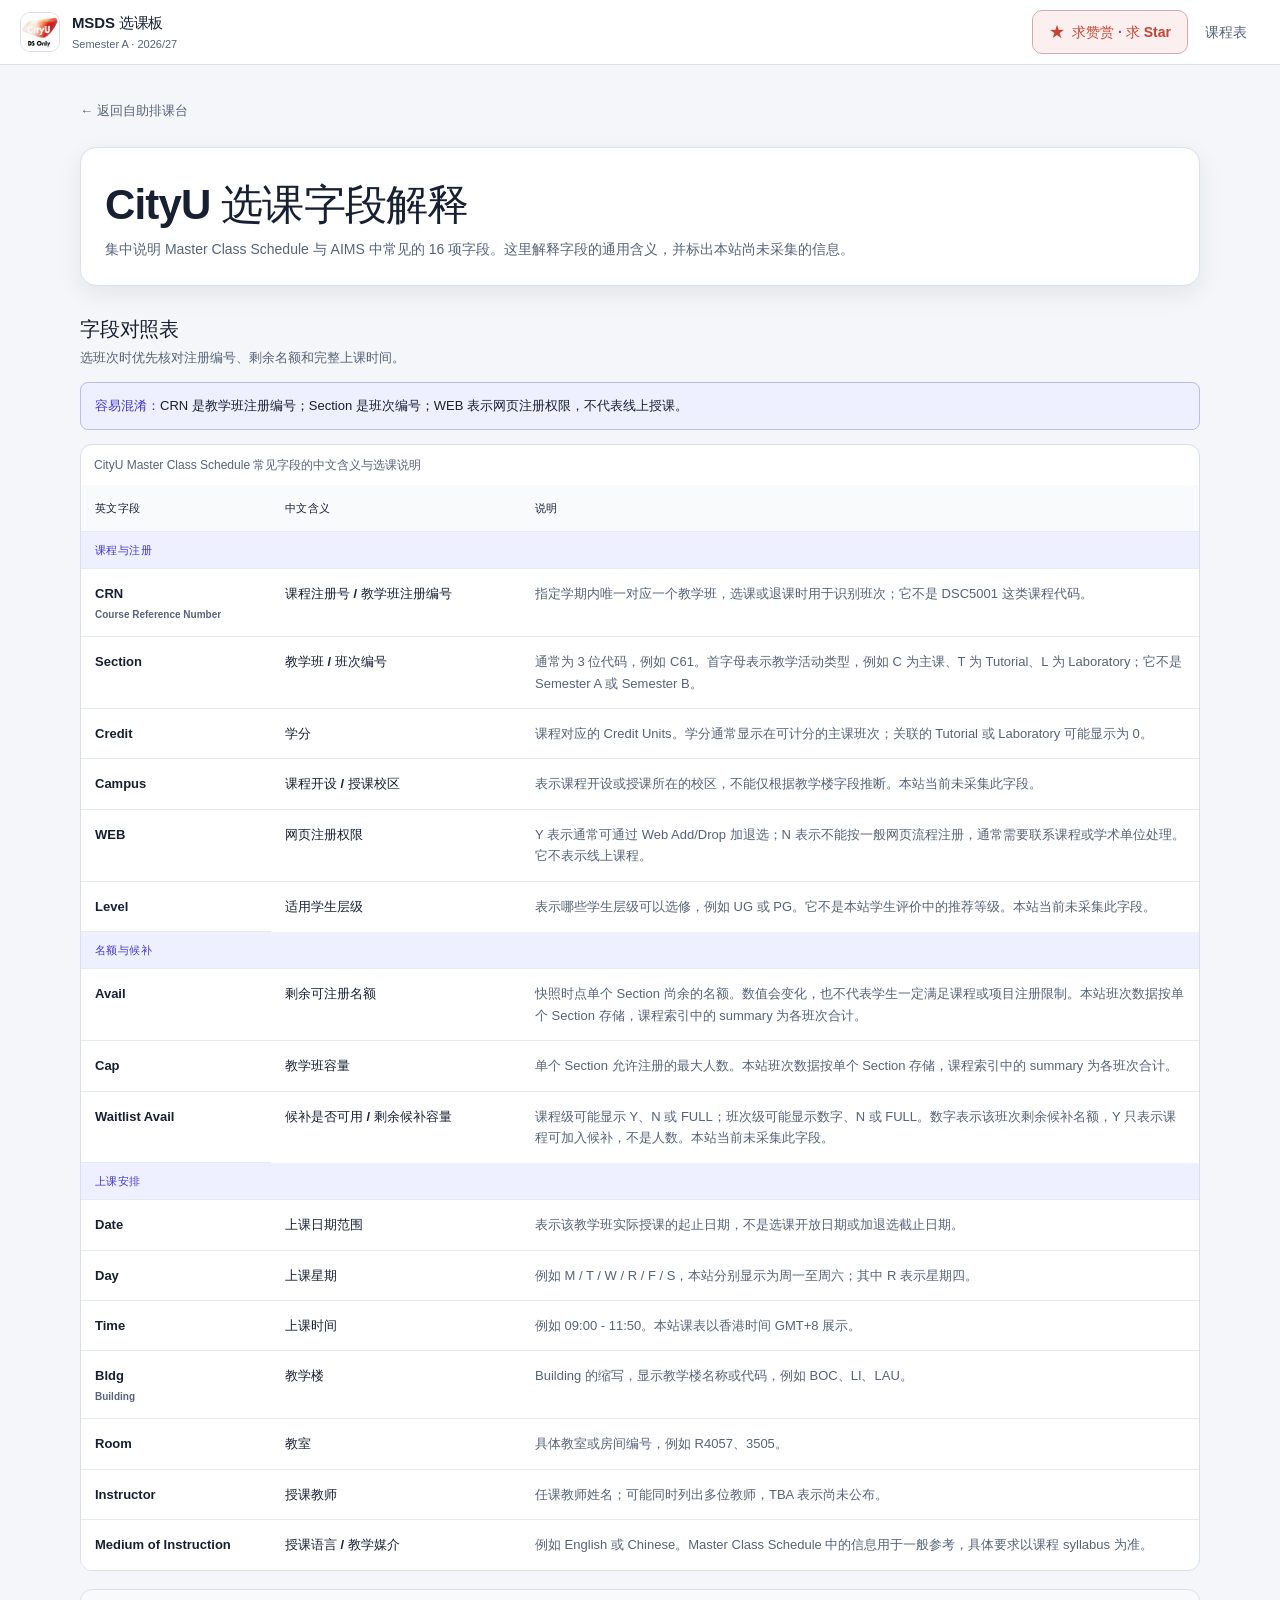
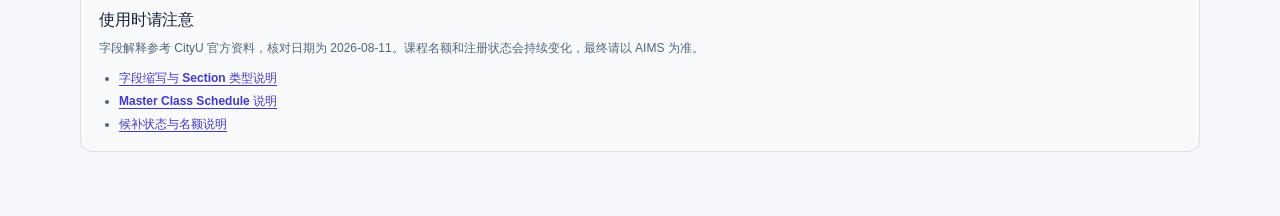
==== commit 55ba1f23: "Restore DSC course codes across web and mini program" ====
--- a/aims-fields.html
+++ b/aims-fields.html
@@ -69,7 +69,7 @@
               <tr>
                 <th scope="row"><span lang="en">CRN</span><small lang="en">Course Reference Number</small></th>
                 <td>课程注册号 / 教学班注册编号</td>
-                <td>指定学期内唯一对应一个教学班，选课或退课时用于识别班次；它不是 SDSC5001 这类课程代码。</td>
+                <td>指定学期内唯一对应一个教学班，选课或退课时用于识别班次；它不是 DSC5001 这类课程代码。</td>
               </tr>
               <tr>
                 <th scope="row"><span lang="en">Section</span></th>
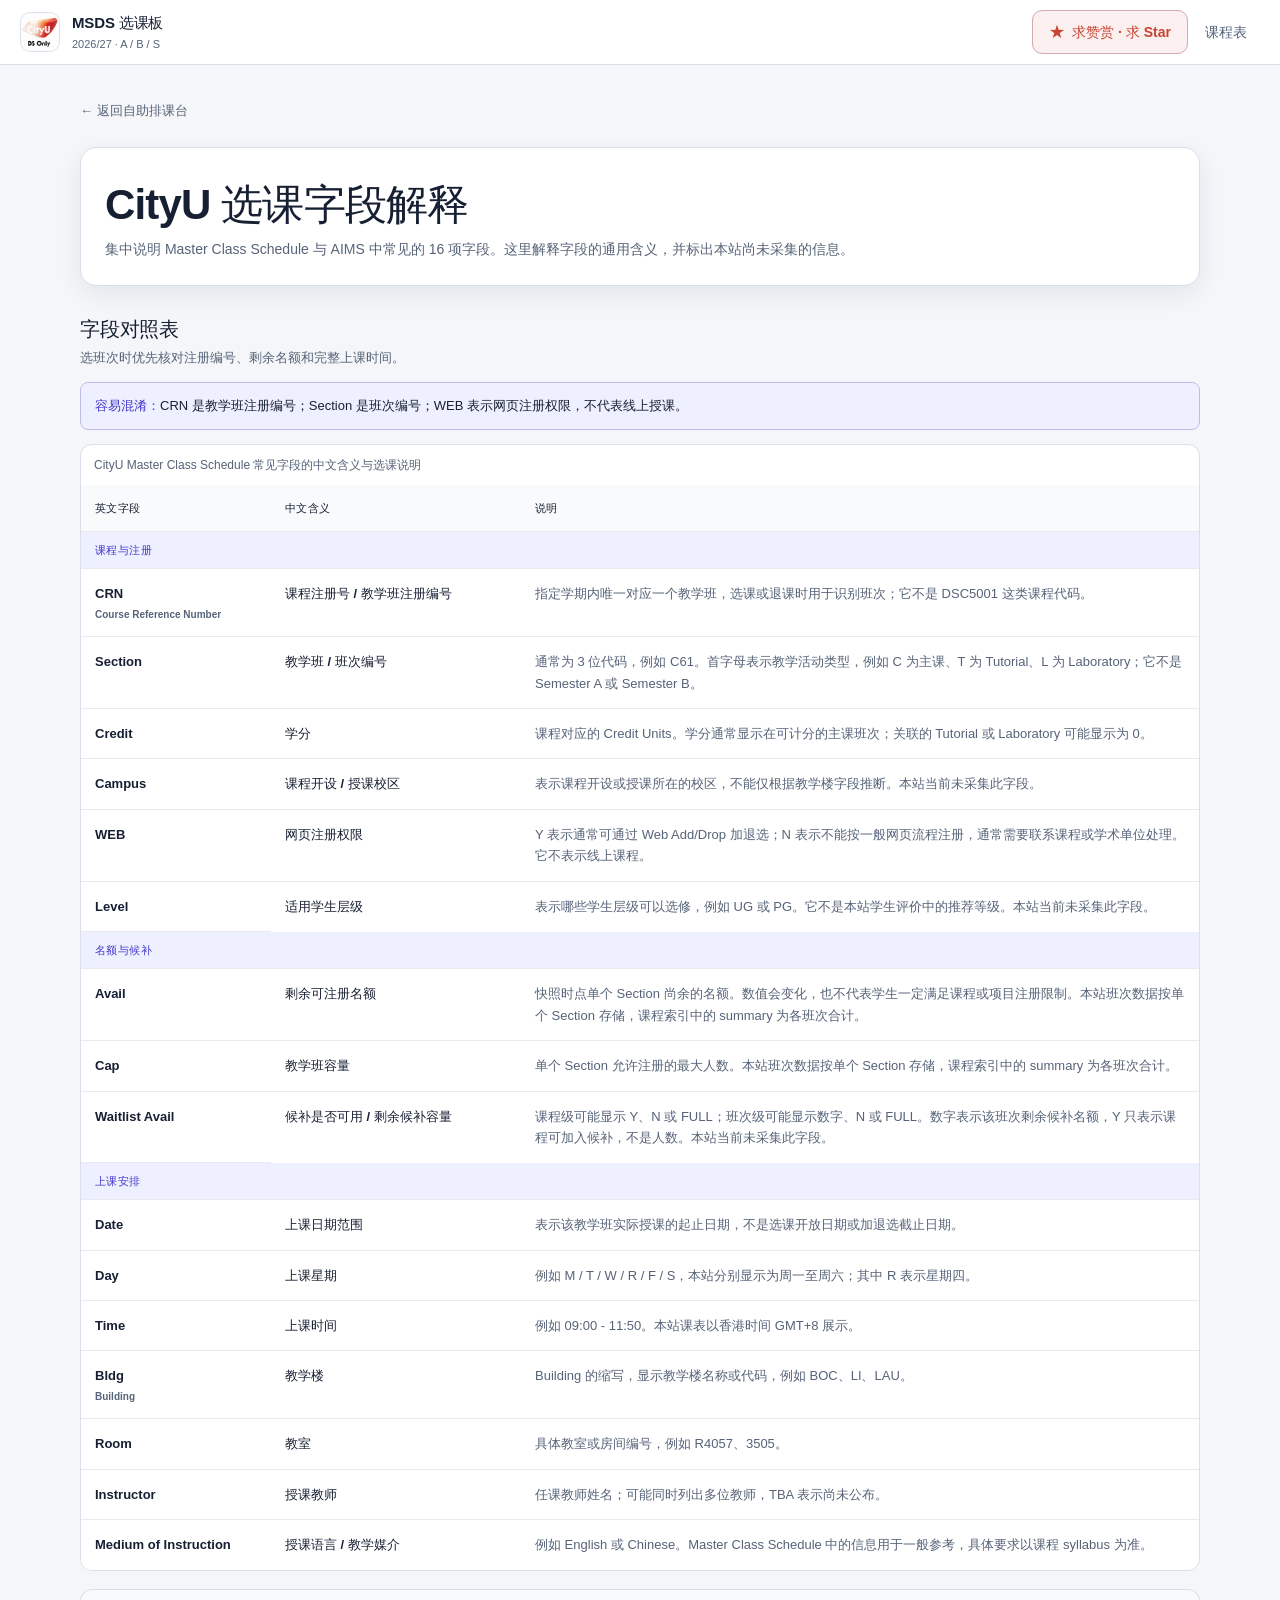
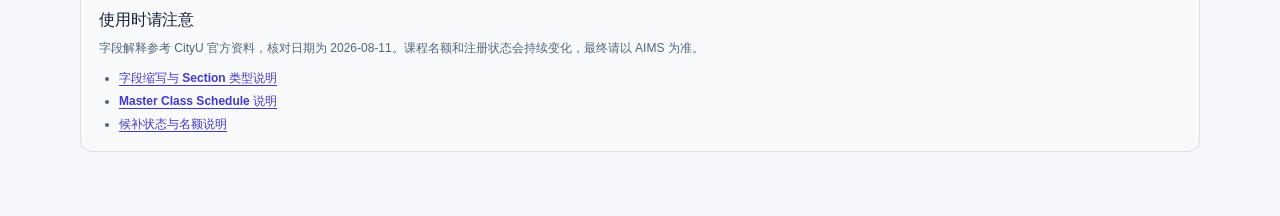
==== commit b578de7c: "Add multi-term planner, course documents and schedule transfer" ====
--- a/aims-fields.html
+++ b/aims-fields.html
@@ -5,15 +5,15 @@
     <meta name="viewport" content="width=device-width, initial-scale=1.0">
     <meta name="description" content="CityU AIMS 选课字段中文解释，涵盖 CRN、Section、WEB、名额、时间与授课信息">
     <title>CityU 选课字段解释 · MSDS 选课板</title>
-    <link rel="stylesheet" href="assets/styles.css?v=20260811b">
+    <link rel="stylesheet" href="assets/styles.css?v=20260812a">
   </head>
   <body data-page="fields">
     <a class="skip-link" href="#main-content">跳到字段解释</a>
     <header class="site-header">
       <div class="site-header-inner">
-        <a class="brand" href="index.html" aria-label="MSDS 选课板首页">
+        <a class="brand" data-planner-link href="index.html" aria-label="MSDS 选课板首页">
           <img class="brand-logo" src="assets/cityu-ds-logo.jpg" alt="" width="40" height="40">
-          <span class="brand-copy"><strong>MSDS 选课板</strong><small>Semester A · 2026/27</small></span>
+          <span class="brand-copy"><strong>MSDS 选课板</strong><small>2026/27 · A / B / S</small></span>
         </a>
         <nav class="main-nav" aria-label="主导航">
           <a class="support-link" href="https://github.com/fluffywood/cityuds" target="_blank" rel="noopener noreferrer" aria-label="前往 GitHub 支持项目并求 Star">
@@ -21,13 +21,13 @@
             <span class="support-desktop-text">求赞赏 · 求 Star</span>
             <span class="support-mobile-text">求 Star</span>
           </a>
-          <a href="index.html">课程表</a>
+          <a data-planner-link href="index.html">课程表</a>
         </nav>
       </div>
     </header>
 
     <main id="main-content" class="course-detail fields-detail">
-      <a class="back-link" href="index.html">← 返回自助排课台</a>
+      <a class="back-link" data-planner-link href="index.html">← 返回自助排课台</a>
 
       <section class="detail-hero fields-hero" aria-labelledby="fields-title">
         <div>
@@ -171,5 +171,11 @@
         </aside>
       </section>
     </main>
+    <script src="assets/shared.js?v=20260812a"></script>
+    <script>
+      document.querySelectorAll("[data-planner-link]").forEach((link) => {
+        link.href = MSDS.plannerHref(MSDS.getActiveTerm());
+      });
+    </script>
   </body>
 </html>
--- a/assets/styles.css
+++ b/assets/styles.css
@@ -876,6 +876,12 @@
   color: var(--info);
 }
 
+.mini-badge.project,
+.verdict-badge.project {
+  background: var(--research-soft);
+  color: var(--research);
+}
+
 .mini-badge.strong,
 .mini-badge.good,
 .verdict-badge.strong,
@@ -1032,9 +1038,19 @@
   font-size: 11px;
 }
 
+#project-summary-parts {
+  display: contents;
+}
+
+.project-summary-part strong {
+  color: var(--research);
+}
+
 .toolbar-actions {
   display: flex;
   align-items: center;
+  flex-wrap: wrap;
+  justify-content: flex-end;
   gap: 10px;
 }
 
@@ -2528,6 +2544,61 @@
   height: 78px;
   border-radius: 14px;
   box-shadow: var(--shadow-card);
+}
+
+.term-picker {
+  display: flex;
+  margin: 0 0 12px;
+  align-items: center;
+  flex-wrap: wrap;
+  gap: 8px 12px;
+}
+
+.term-picker-field {
+  display: flex;
+  align-items: center;
+  gap: 9px;
+  color: var(--ink);
+  font-size: 12px;
+  font-weight: 800;
+}
+
+.term-picker-field select {
+  min-width: 220px;
+  height: 44px;
+  padding: 0 34px 0 12px;
+  border: 1px solid var(--border-strong);
+  border-radius: 9px;
+  background: var(--card);
+  color: var(--ink);
+  cursor: pointer;
+  font-size: 13px;
+  font-weight: 750;
+}
+
+.term-picker-field select:focus-visible {
+  outline: 3px solid color-mix(in srgb, var(--primary) 28%, transparent);
+  outline-offset: 2px;
+  border-color: var(--primary);
+}
+
+.page-intro .term-picker > p#term-picker-note {
+  margin: 0;
+  color: var(--muted);
+  font-size: 12px;
+  line-height: 1.5;
+}
+
+.term-context-badge {
+  display: inline-block;
+  margin-left: 7px;
+  padding: 3px 7px;
+  border-radius: 6px;
+  background: var(--primary-soft);
+  color: var(--primary-strong);
+  font-size: 10px;
+  font-weight: 800;
+  vertical-align: middle;
 }
 
 .intro-stat {
@@ -2806,6 +2877,40 @@
   color: var(--danger);
 }
 
+.course-row.is-awaiting-sections {
+  border-color: color-mix(in srgb, var(--warning) 38%, var(--border));
+}
+
+.course-row.is-project,
+.selected-course.is-project {
+  border-color: color-mix(in srgb, var(--research) 38%, var(--border));
+}
+
+.course-availability-note {
+  color: var(--warning);
+  font-weight: 750;
+}
+
+.course-project-note,
+.selected-project-note {
+  color: var(--research);
+  font-weight: 750;
+}
+
+.selected-project-note {
+  margin: 0;
+  font-size: 12px;
+  line-height: 1.55;
+}
+
+.add-course.is-awaiting-sections,
+.add-course.is-awaiting-sections:hover {
+  border-color: color-mix(in srgb, var(--warning) 48%, var(--border));
+  background: var(--warning-soft);
+  color: var(--warning);
+  cursor: not-allowed;
+}
+
 .add-course.is-unavailable,
 .add-course.is-unavailable:hover {
   border-color: color-mix(in srgb, var(--danger) 52%, var(--border));
@@ -3353,6 +3458,21 @@
   color: var(--danger);
 }
 
+.decision-status.is-awaiting-sections {
+  background: var(--warning-soft);
+  color: var(--warning);
+}
+
+.button-awaiting-sections,
+.button-awaiting-sections:hover {
+  border-color: color-mix(in srgb, var(--warning) 48%, var(--border));
+  background: var(--warning-soft);
+  color: var(--warning);
+  cursor: not-allowed;
+  box-shadow: none;
+  transform: none;
+}
+
 .course-status {
   padding: 4px 9px;
   font-size: 10px;
@@ -3382,6 +3502,23 @@
 .section-table {
   min-width: 760px;
   font-size: 13px;
+}
+
+.course-section-table {
+  min-width: 1540px;
+}
+
+.course-section-table th,
+.course-section-table td {
+  white-space: nowrap;
+}
+
+.course-section-table th:nth-child(10),
+.course-section-table td:nth-child(10),
+.course-section-table th:nth-child(15),
+.course-section-table td:nth-child(15) {
+  min-width: 160px;
+  white-space: normal;
 }
 
 .section-table-caption {
@@ -3582,6 +3719,23 @@
     box-shadow: var(--shadow-card);
   }
 
+  .timetable-toolbar {
+    align-items: flex-start;
+    flex-direction: column;
+  }
+
+  .toolbar-actions {
+    display: grid;
+    width: 100%;
+    grid-template-columns: repeat(4, minmax(0, 1fr));
+  }
+
+  .toolbar-actions > .button,
+  .toolbar-actions > .conflict-status {
+    width: 100%;
+    min-width: 0;
+  }
+
   .mobile-workspace-switch button {
     min-height: 44px;
     border: 0;
@@ -3634,12 +3788,11 @@
   }
 
   .timetable-toolbar {
-    align-items: center;
+    align-items: flex-start;
   }
 
   .toolbar-actions {
     align-items: stretch;
-    flex-direction: row;
   }
 
   .mobile-scroll-hint {
@@ -3766,6 +3919,25 @@
     display: block;
   }
 
+  .term-picker {
+    display: block;
+    margin-bottom: 12px;
+  }
+
+  .term-picker-field {
+    display: grid;
+    grid-template-columns: auto minmax(0, 1fr);
+  }
+
+  .term-picker-field select {
+    width: 100%;
+    min-width: 0;
+  }
+
+  .page-intro .term-picker > p#term-picker-note {
+    margin-top: 6px;
+  }
+
   .planner-intro-logo {
     width: 68px;
     height: 68px;
@@ -3793,11 +3965,15 @@
   }
 
   .toolbar-actions {
+    display: grid;
     width: 100%;
-  }
-
-  .toolbar-actions > * {
-    flex: 1;
+    grid-template-columns: repeat(2, minmax(0, 1fr));
+  }
+
+  .toolbar-actions > .button,
+  .toolbar-actions > .conflict-status {
+    width: 100%;
+    max-width: none;
   }
 
   .conflict-details-head,
@@ -4069,6 +4245,174 @@
   text-underline-offset: 3px;
 }
 
+.course-row.is-ineligible {
+  border-color: color-mix(in srgb, var(--warning) 42%, var(--border));
+}
+
+.course-eligibility {
+  display: -webkit-box;
+  margin: 7px 0 0;
+  padding: 6px 8px;
+  overflow: hidden;
+  border-left: 3px solid currentColor;
+  border-radius: 5px;
+  font-size: 10px;
+  font-weight: 700;
+  line-height: 1.55;
+  -webkit-box-orient: vertical;
+  -webkit-line-clamp: 3;
+}
+
+.course-eligibility.is-met {
+  background: var(--ok-soft);
+  color: var(--ok);
+}
+
+.course-eligibility.is-unmet,
+.selected-eligibility-warning {
+  background: var(--warning-soft);
+  color: var(--warning);
+}
+
+.course-eligibility-confirmation,
+.eligibility-confirmation-control {
+  display: flex;
+  align-items: flex-start;
+  gap: 7px;
+  cursor: pointer;
+}
+
+.course-eligibility-confirmation {
+  margin-top: 7px;
+  color: var(--ink);
+  font-size: 10px;
+  font-weight: 700;
+  line-height: 1.5;
+}
+
+.course-eligibility-confirmation input,
+.eligibility-confirmation-control input {
+  width: 16px;
+  height: 16px;
+  flex: none;
+  margin: 0;
+  accent-color: var(--primary-action);
+}
+
+.course-eligibility-confirmation:has(input:disabled),
+.eligibility-confirmation-control:has(input:disabled) {
+  cursor: default;
+  opacity: 0.78;
+}
+
+.add-course.is-ineligible,
+.add-course.is-ineligible:hover,
+.button-ineligible,
+.button-ineligible:hover {
+  border-color: color-mix(in srgb, var(--warning) 48%, var(--border));
+  background: var(--warning-soft);
+  color: var(--warning);
+  cursor: not-allowed;
+  box-shadow: none;
+  transform: none;
+}
+
+.selected-eligibility-warning {
+  margin: 10px 0 0;
+  padding: 7px 9px;
+  border-radius: 7px;
+  font-size: 11px;
+  font-weight: 700;
+  line-height: 1.55;
+}
+
+.eligibility-panel {
+  display: grid;
+  grid-template-columns: minmax(180px, 0.7fr) minmax(260px, 1.3fr);
+  gap: 14px 22px;
+  margin: 18px 0;
+  padding: 16px 18px;
+  border: 1px solid var(--border);
+  border-left: 4px solid currentColor;
+  border-radius: var(--radius-md);
+  background: var(--card-soft);
+}
+
+.eligibility-panel.is-met {
+  color: var(--ok);
+}
+
+.eligibility-panel.is-unmet {
+  color: var(--warning);
+}
+
+.eligibility-panel h3 {
+  margin: 4px 0 0;
+  color: var(--ink);
+  font-size: 15px;
+}
+
+.eligibility-checklist {
+  display: grid;
+  gap: 8px;
+  margin: 0;
+  padding: 0;
+  list-style: none;
+}
+
+.eligibility-checklist li {
+  display: flex;
+  justify-content: space-between;
+  gap: 12px;
+  padding-bottom: 7px;
+  border-bottom: 1px solid var(--hairline);
+  color: var(--muted);
+  font-size: 12px;
+  line-height: 1.5;
+}
+
+.eligibility-checklist li:last-child {
+  padding-bottom: 0;
+  border-bottom: 0;
+}
+
+.eligibility-checklist strong {
+  flex: none;
+  color: var(--ink);
+}
+
+.eligibility-checklist .is-met span {
+  color: var(--ok);
+}
+
+.eligibility-checklist .is-unmet span {
+  color: var(--warning);
+}
+
+.eligibility-checklist .is-personal span {
+  color: var(--info);
+}
+
+.eligibility-confirmation-control {
+  justify-content: flex-end;
+  color: var(--info);
+  font-weight: 700;
+  text-align: right;
+}
+
+.eligibility-guidance {
+  grid-column: 1 / -1;
+  margin: 0;
+  color: var(--muted);
+  font-size: 11px;
+  line-height: 1.6;
+}
+
+.decision-status.is-ineligible {
+  background: var(--warning-soft);
+  color: var(--warning);
+}
+
 @media (max-width: 1100px) {
   .planner-intro {
     align-items: stretch;
@@ -4090,6 +4434,16 @@
 }
 
 @media (max-width: 780px) {
+  .eligibility-panel {
+    grid-template-columns: 1fr;
+    gap: 12px;
+    padding: 14px;
+  }
+
+  .eligibility-guidance {
+    grid-column: auto;
+  }
+
   .fields-detail {
     width: calc(100% - 24px);
   }
